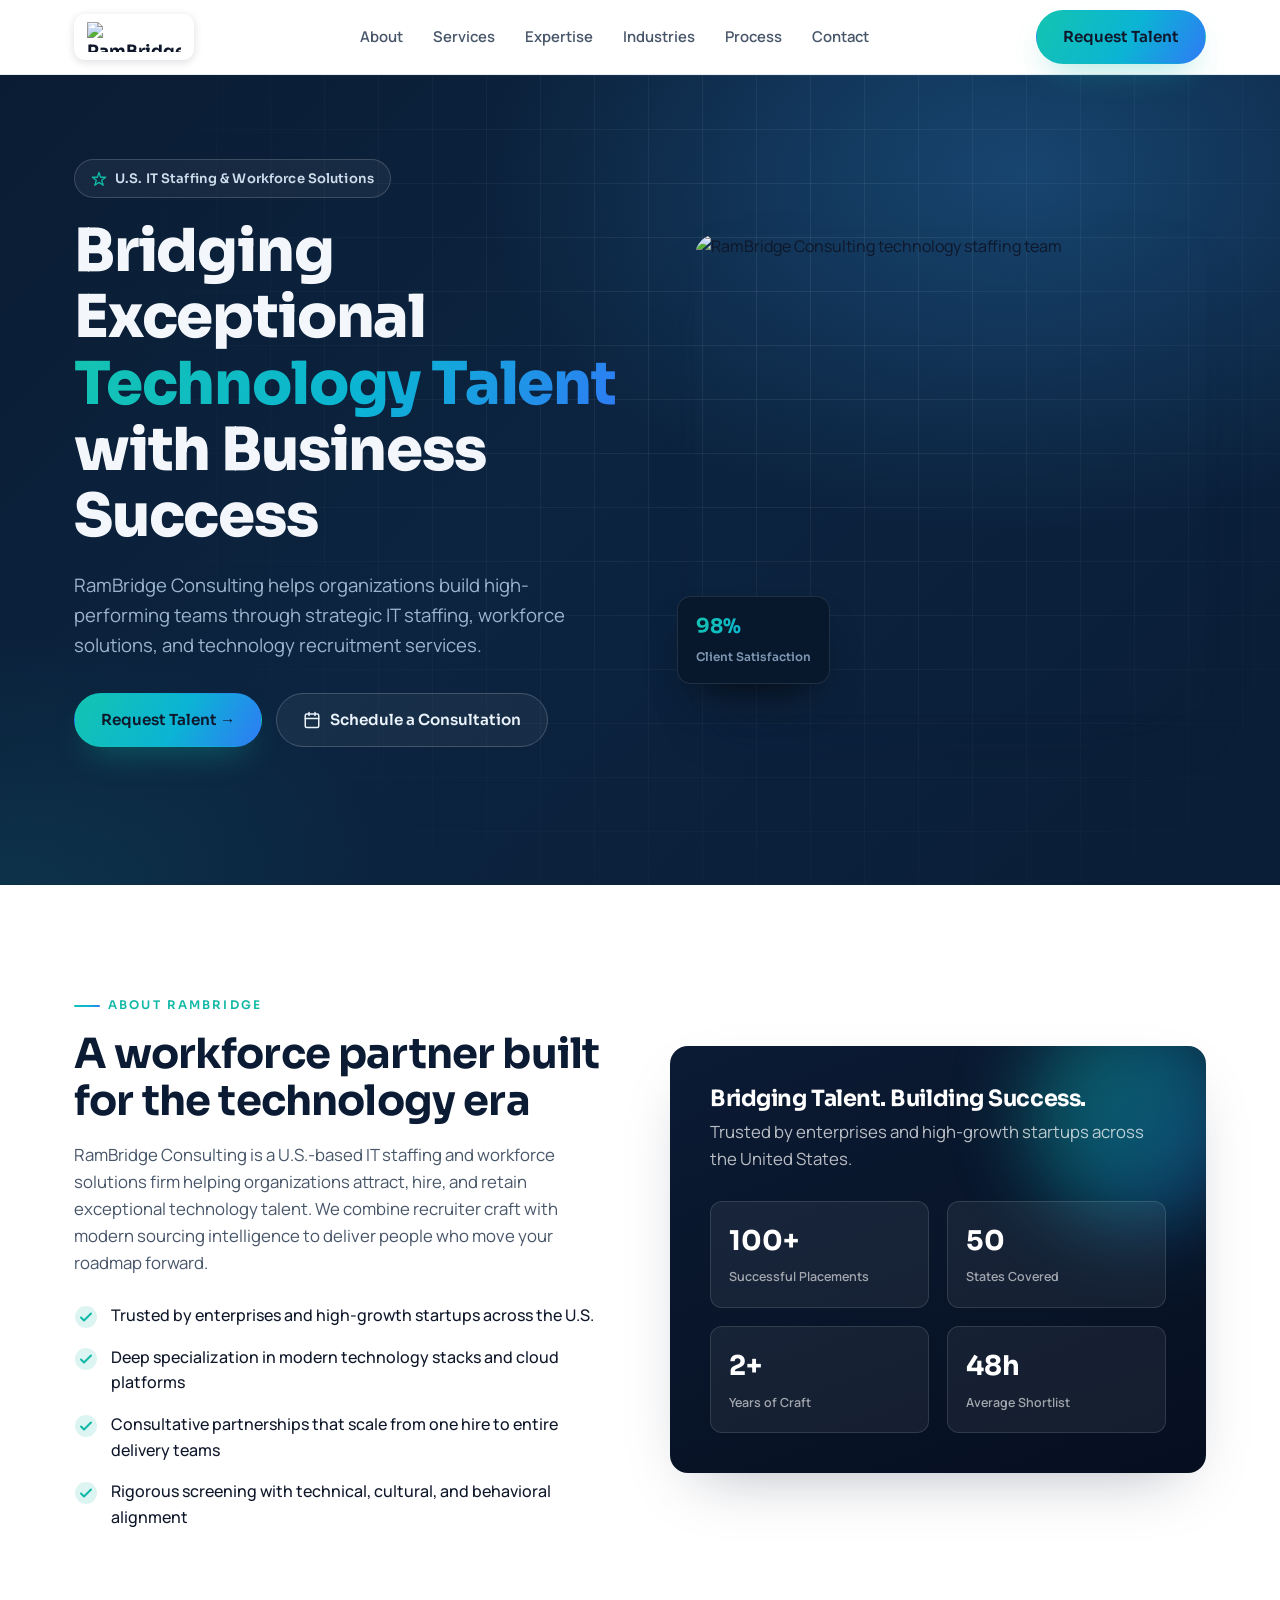
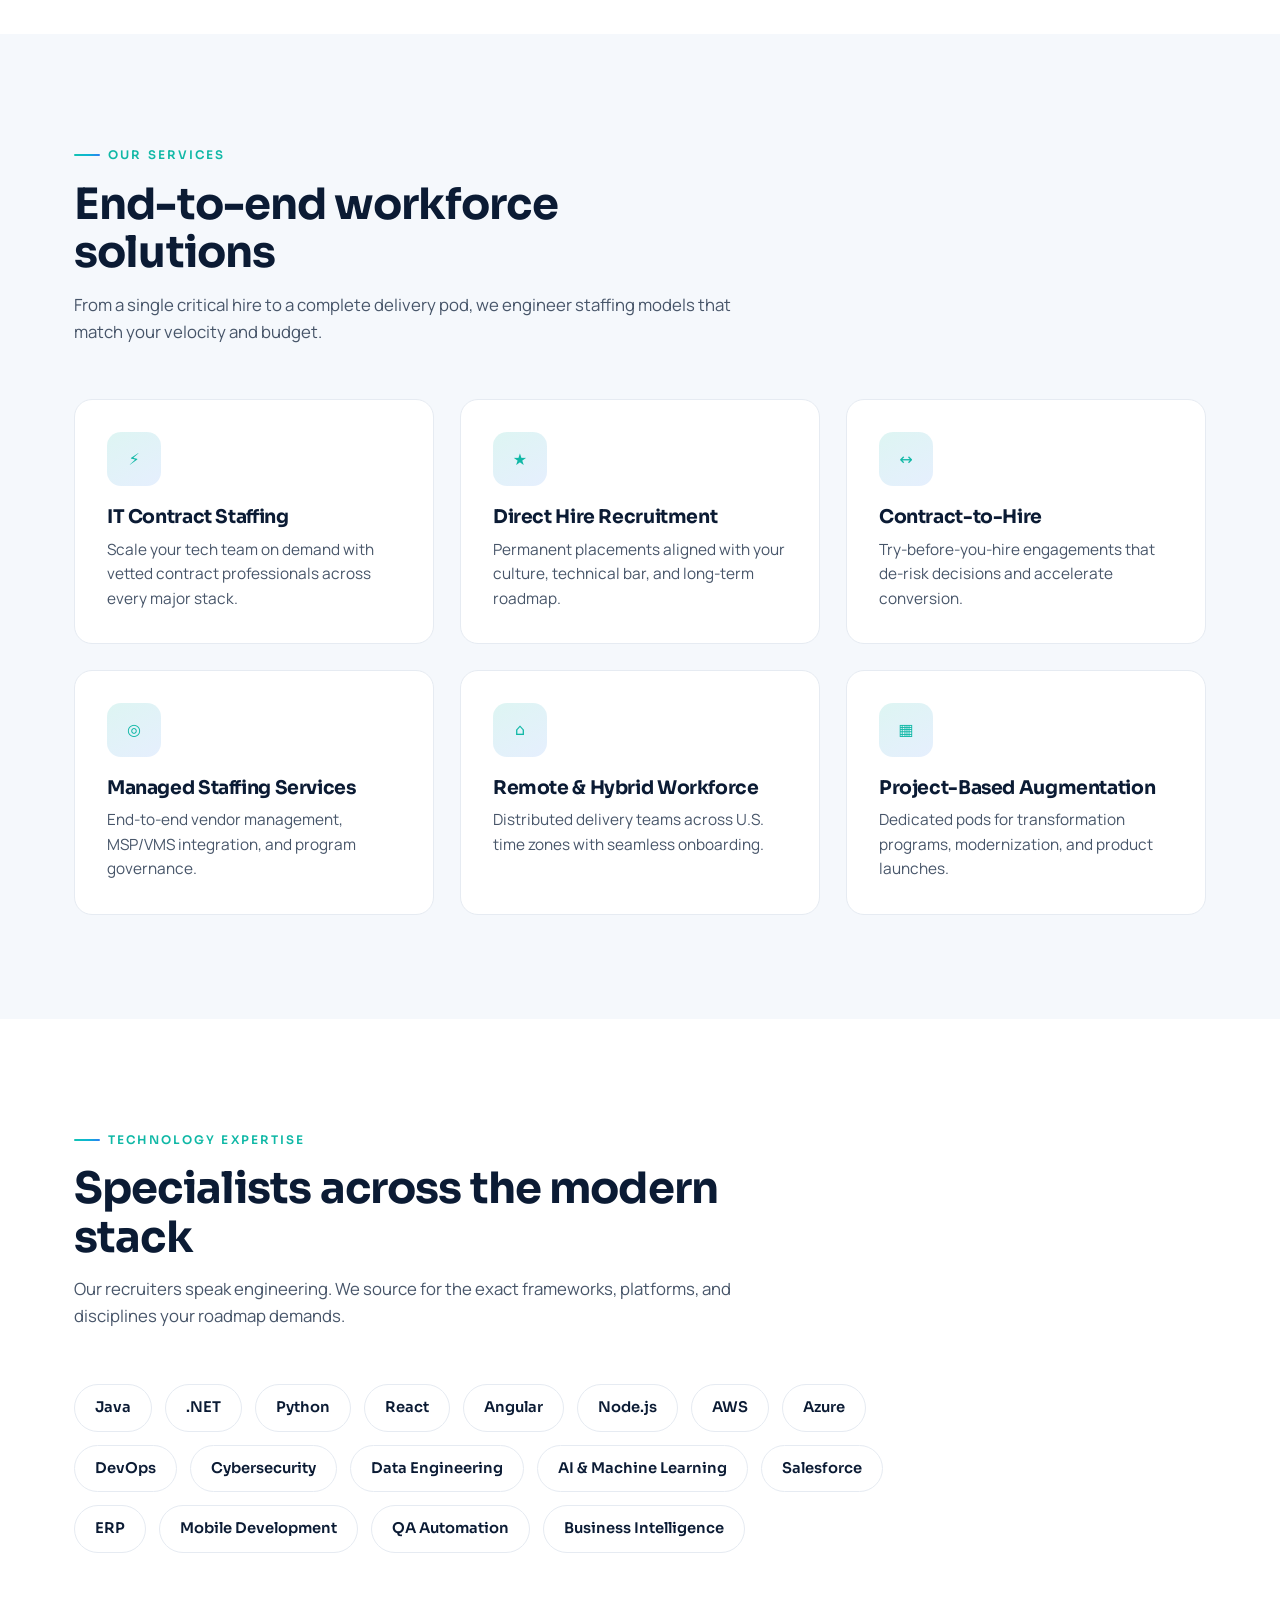
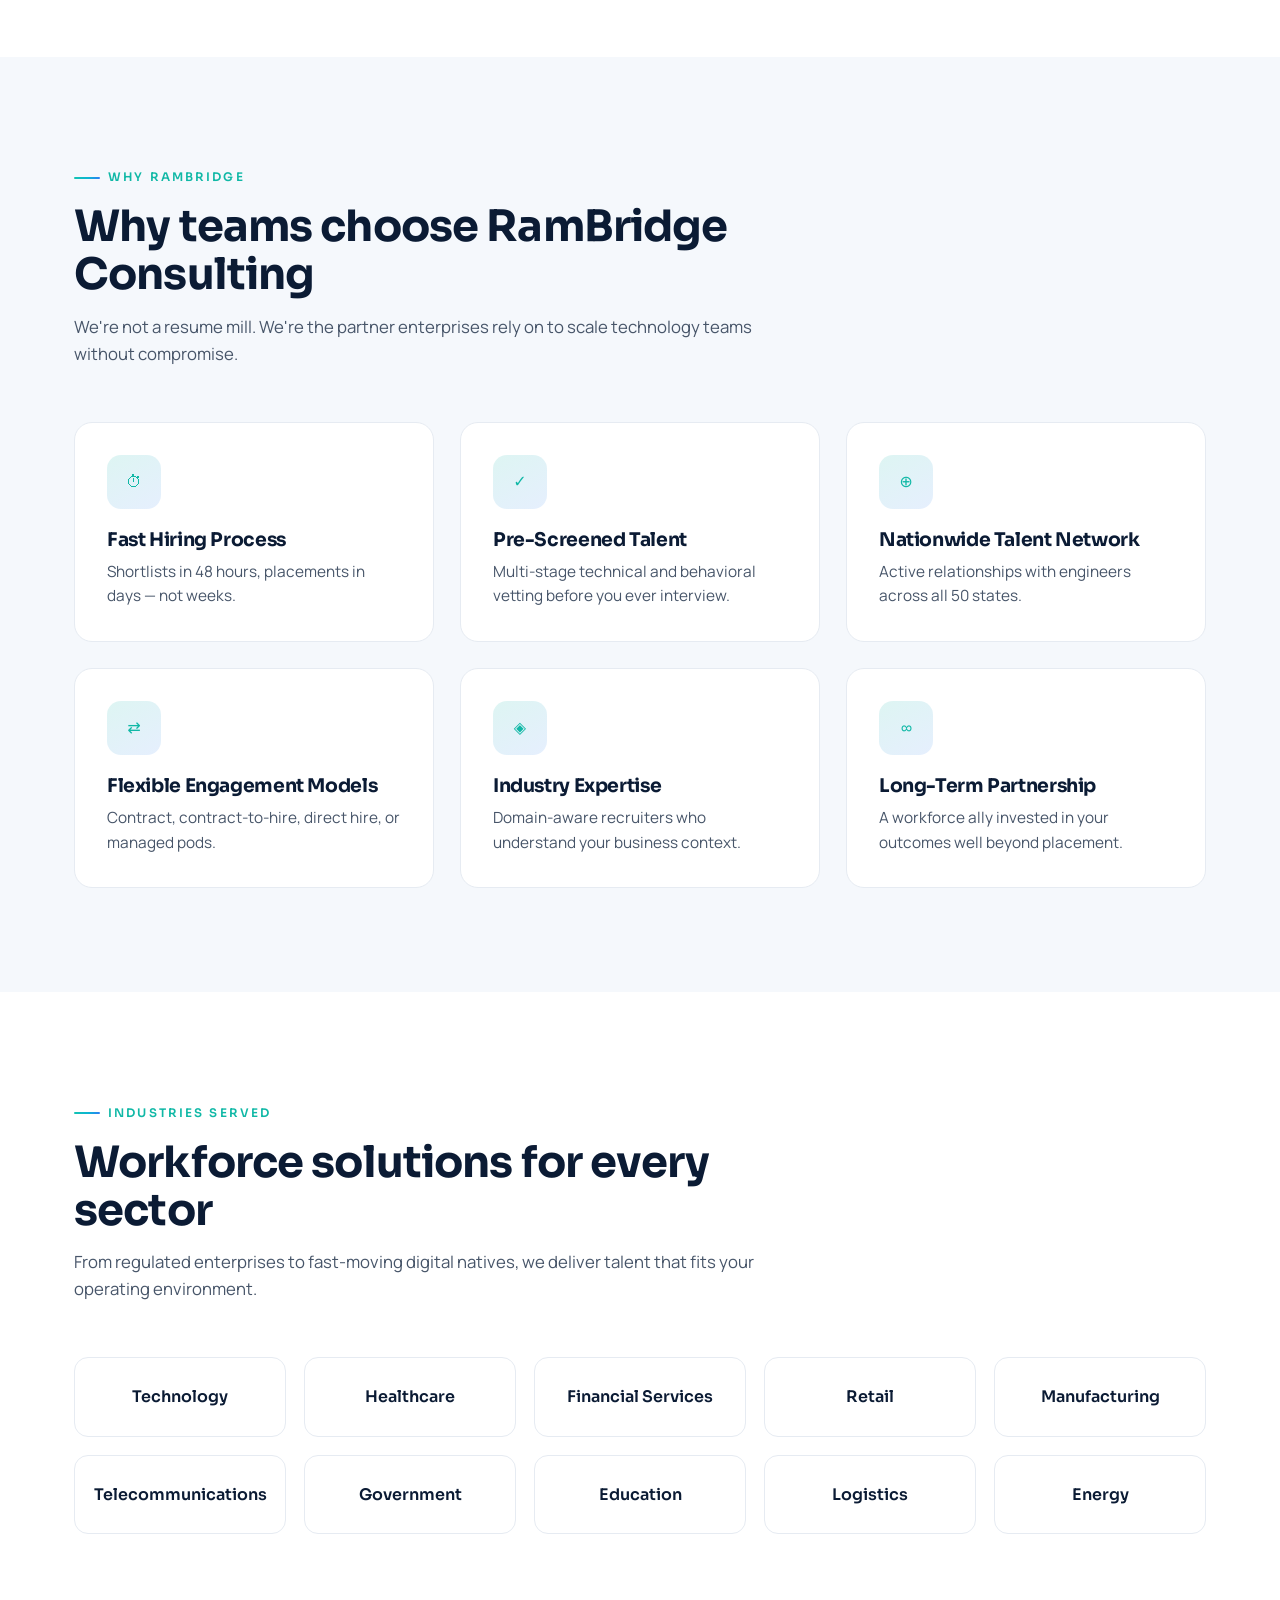
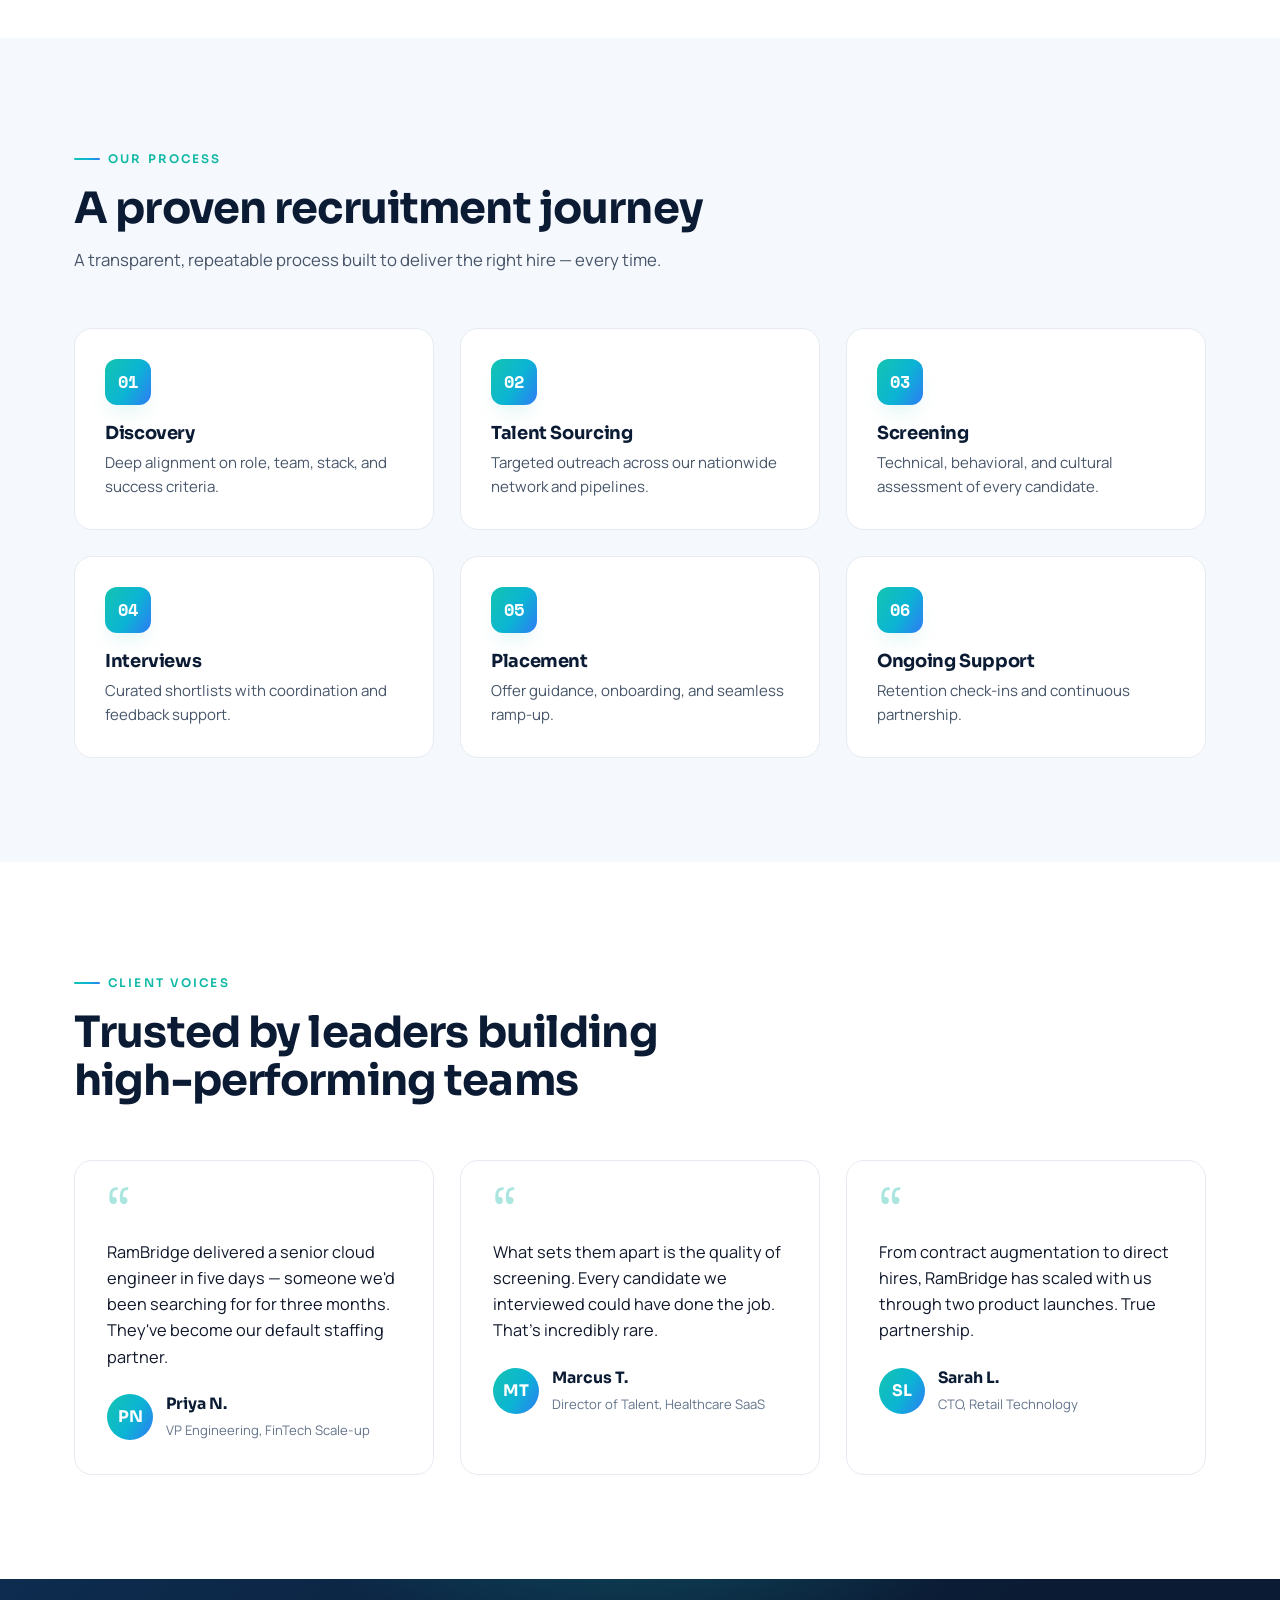
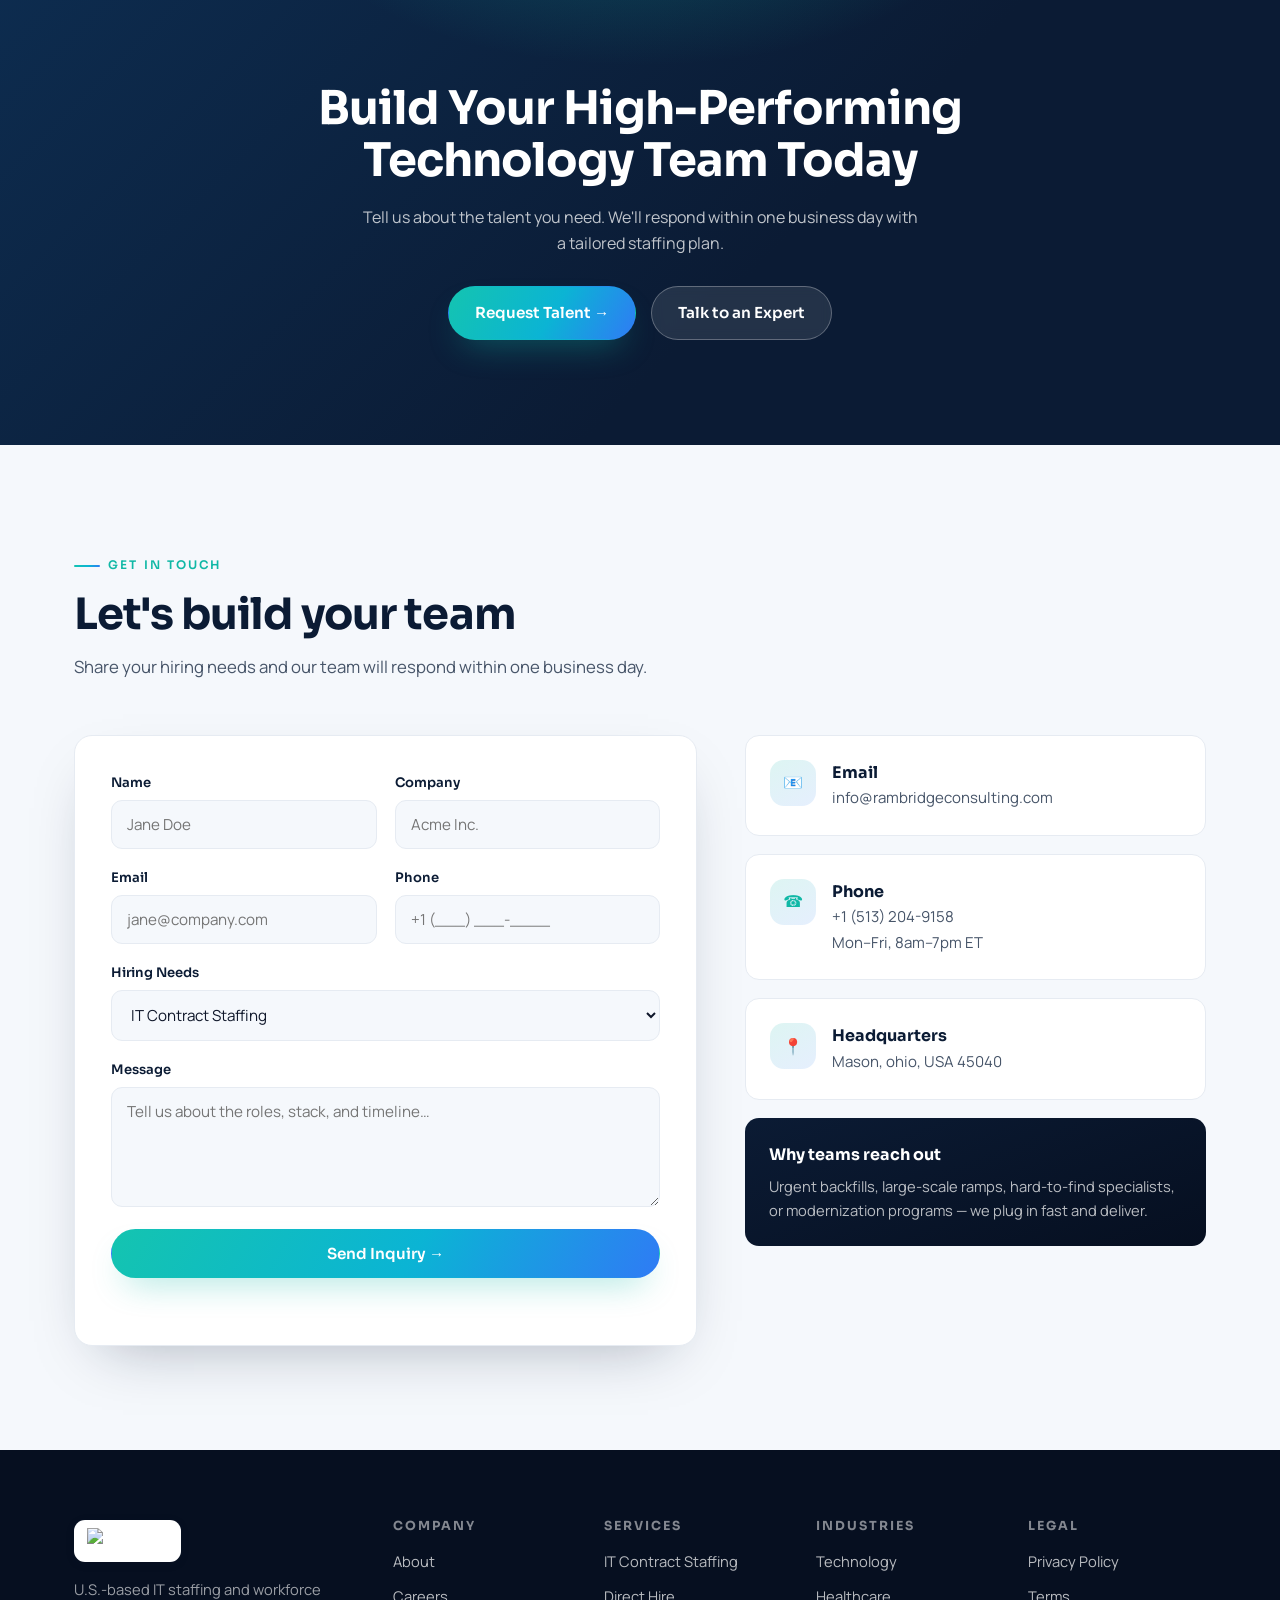
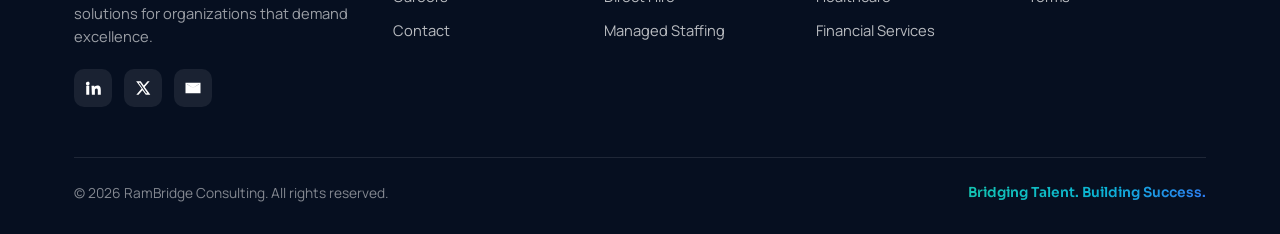
==== index.html @ 0052e67b "Update index.html" ====
<!DOCTYPE html>
<html lang="en">
<head>
<meta charset="UTF-8">
<meta name="viewport" content="width=device-width, initial-scale=1.0">
<title>RamBridge Consulting — IT Staffing &amp; Workforce Solutions</title>
<meta name="description" content="RamBridge Consulting helps organizations build high-performing teams through strategic IT staffing, workforce solutions, and technology recruitment.">

<!-- Fonts -->
<link rel="preconnect" href="https://fonts.googleapis.com">
<link rel="preconnect" href="https://fonts.gstatic.com" crossorigin>
<link href="https://fonts.googleapis.com/css2?family=Sora:wght@500;600;700;800&family=Manrope:wght@400;500;600;700&family=Space+Mono:wght@700&display=swap" rel="stylesheet">

<!-- Styles -->
<link rel="stylesheet" href="styles.css">

<!-- RamBridge logo image treatment: the real logo sits on a clean white "chip"
     so the navy "RAM" mark and the outer border stay legible on ANY header or
     footer background (the logo art itself is dark-on-transparent). -->
<style>
  .rb-logo-img{height:46px;width:auto;display:block;background:#fff;
    padding:8px 13px;border-radius:11px;box-shadow:0 2px 8px rgba(15,23,42,.14)}
  .rb-logo-img--foot{height:42px}
  @media(max-width:640px){.rb-logo-img{height:38px;padding:6px 10px;border-radius:9px}}
</style>
</head>
<body>

<div class="rb-site" id="top">

  <!-- ================= HEADER ================= -->
  <header class="rb-header">
    <div class="rb-wrap rb-nav">
      <a class="rb-logo" href="#top" aria-label="RamBridge Consulting — home">
        <img class="rb-logo-img" src="https://anilkumarravipati00-dev.github.io/rambridge-assets/images/rambridge-logo.png" alt="RamBridge Consulting" width="520" height="166">
      </a>
      <nav class="rb-menu" id="rbMenu">
        <a href="#about">About</a>
        <a href="#services">Services</a>
        <a href="#expertise">Expertise</a>
        <a href="#industries">Industries</a>
        <a href="#process">Process</a>
        <a href="#contact">Contact</a>
      </nav>
      <div class="rb-nav-cta">
        <a href="#contact" class="rb-btn rb-btn--primary">Request Talent</a>
        <button class="rb-burger" id="rbBurger" aria-label="Menu"><span></span><span></span><span></span></button>
      </div>
    </div>
  </header>

  <!-- ================= HERO (dark — matches image 2) ================= -->
  <section class="rb-hero">
    <div class="rb-wrap rb-hero-grid">
      <div class="rb-reveal">
        <span class="rb-eyebrow rb-eyebrow--pill">
          <svg viewBox="0 0 24 24" fill="none" stroke="currentColor" stroke-width="2" stroke-linecap="round" stroke-linejoin="round"><path d="M12 2l2.4 7.4H22l-6 4.6 2.3 7.4L12 17l-6.3 4.4L8 14 2 9.4h7.6z"/></svg>
          U.S. IT Staffing &amp; Workforce Solutions
        </span>
        <h1>Bridging Exceptional <span class="rb-grad-text">Technology Talent</span> with Business Success</h1>
        <p class="rb-lead">RamBridge Consulting helps organizations build high-performing teams through strategic IT staffing, workforce solutions, and technology recruitment services.</p>
        <div class="rb-hero-actions">
          <a href="#contact" class="rb-btn rb-btn--primary">Request Talent →</a>
          <a href="#contact" class="rb-btn rb-btn--ghost">
            <svg viewBox="0 0 24 24" fill="none" stroke="currentColor" stroke-width="2" stroke-linecap="round" stroke-linejoin="round"><rect x="3" y="4" width="18" height="18" rx="2"/><path d="M16 2v4M8 2v4M3 10h18"/></svg>
            Schedule a Consultation
          </a>
        </div>

      </div>
      <div class="rb-hero-media rb-reveal">
        <!-- REPLACE-HERO: swap this src with an image from your WordPress Media Library -->
        <img src="https://anilkumarravipati00-dev.github.io/rambridge-assets/images/heroimage.jpg" alt="RamBridge Consulting technology staffing team">
        <div class="rb-float rb-float--b"><b class="rb-grad-text">98%</b><span>Client Satisfaction</span></div>
      </div>
    </div>
  </section>

  <!-- ================= ABOUT ================= -->
  <section class="rb-section" id="about">
    <div class="rb-wrap rb-about-grid">
      <div class="rb-reveal">
        <span class="rb-eyebrow">About RamBridge</span>
        <h2 style="font-size:clamp(1.9rem,3.6vw,2.6rem);margin:16px 0 18px">A workforce partner built for the technology era</h2>
        <p>RamBridge Consulting is a U.S.-based IT staffing and workforce solutions firm helping organizations attract, hire, and retain exceptional technology talent. We combine recruiter craft with modern sourcing intelligence to deliver people who move your roadmap forward.</p>
        <ul class="rb-checks">
          <li><svg width="24" height="24" viewBox="0 0 24 24" fill="none"><circle cx="12" cy="12" r="11" fill="rgba(16,184,166,.14)"/><path d="M7 12.5l3 3 7-7" stroke="#10b8a6" stroke-width="2" stroke-linecap="round" stroke-linejoin="round"/></svg>Trusted by enterprises and high-growth startups across the U.S.</li>
          <li><svg width="24" height="24" viewBox="0 0 24 24" fill="none"><circle cx="12" cy="12" r="11" fill="rgba(16,184,166,.14)"/><path d="M7 12.5l3 3 7-7" stroke="#10b8a6" stroke-width="2" stroke-linecap="round" stroke-linejoin="round"/></svg>Deep specialization in modern technology stacks and cloud platforms</li>
          <li><svg width="24" height="24" viewBox="0 0 24 24" fill="none"><circle cx="12" cy="12" r="11" fill="rgba(16,184,166,.14)"/><path d="M7 12.5l3 3 7-7" stroke="#10b8a6" stroke-width="2" stroke-linecap="round" stroke-linejoin="round"/></svg>Consultative partnerships that scale from one hire to entire delivery teams</li>
          <li><svg width="24" height="24" viewBox="0 0 24 24" fill="none"><circle cx="12" cy="12" r="11" fill="rgba(16,184,166,.14)"/><path d="M7 12.5l3 3 7-7" stroke="#10b8a6" stroke-width="2" stroke-linecap="round" stroke-linejoin="round"/></svg>Rigorous screening with technical, cultural, and behavioral alignment</li>
        </ul>
      </div>
      <div class="rb-about-art rb-reveal">
        <h3>Bridging Talent. Building Success.</h3>
        <p>Trusted by enterprises and high-growth startups across the United States.</p>
        <div class="rb-mini">
          <div><b>100+</b><span>Successful Placements</span></div>
          <div><b>50</b><span>States Covered</span></div>
          <div><b>2+</b><span>Years of Craft</span></div>
          <div><b>48h</b><span>Average Shortlist</span></div>
        </div>
      </div>
    </div>
  </section>

  <!-- ================= SERVICES ================= -->
  <section class="rb-section rb-section--alt" id="services">
    <div class="rb-wrap">
      <div class="rb-head rb-reveal">
        <span class="rb-eyebrow">Our Services</span>
        <h2>End-to-end workforce solutions</h2>
        <p>From a single critical hire to a complete delivery pod, we engineer staffing models that match your velocity and budget.</p>
      </div>
      <div class="rb-grid-3">
        <div class="rb-card rb-reveal"><div class="rb-card-ico">⚡</div><h3>IT Contract Staffing</h3><p>Scale your tech team on demand with vetted contract professionals across every major stack.</p></div>
        <div class="rb-card rb-reveal"><div class="rb-card-ico">★</div><h3>Direct Hire Recruitment</h3><p>Permanent placements aligned with your culture, technical bar, and long-term roadmap.</p></div>
        <div class="rb-card rb-reveal"><div class="rb-card-ico">↔</div><h3>Contract-to-Hire</h3><p>Try-before-you-hire engagements that de-risk decisions and accelerate conversion.</p></div>
        <div class="rb-card rb-reveal"><div class="rb-card-ico">◎</div><h3>Managed Staffing Services</h3><p>End-to-end vendor management, MSP/VMS integration, and program governance.</p></div>
        <div class="rb-card rb-reveal"><div class="rb-card-ico">⌂</div><h3>Remote &amp; Hybrid Workforce</h3><p>Distributed delivery teams across U.S. time zones with seamless onboarding.</p></div>
        <div class="rb-card rb-reveal"><div class="rb-card-ico">▦</div><h3>Project-Based Augmentation</h3><p>Dedicated pods for transformation programs, modernization, and product launches.</p></div>
      </div>
    </div>
  </section>

  <!-- ================= EXPERTISE ================= -->
  <section class="rb-section" id="expertise">
    <div class="rb-wrap">
      <div class="rb-head rb-reveal">
        <span class="rb-eyebrow">Technology Expertise</span>
        <h2>Specialists across the modern stack</h2>
        <p>Our recruiters speak engineering. We source for the exact frameworks, platforms, and disciplines your roadmap demands.</p>
      </div>
      <div class="rb-tags rb-reveal">
        <span>Java</span><span>.NET</span><span>Python</span><span>React</span><span>Angular</span><span>Node.js</span>
        <span>AWS</span><span>Azure</span><span>DevOps</span><span>Cybersecurity</span><span>Data Engineering</span>
        <span>AI &amp; Machine Learning</span><span>Salesforce</span><span>ERP</span><span>Mobile Development</span>
        <span>QA Automation</span><span>Business Intelligence</span>
      </div>
    </div>
  </section>

  <!-- ================= WHY US ================= -->
  <section class="rb-section rb-section--alt">
    <div class="rb-wrap">
      <div class="rb-head rb-reveal">
        <span class="rb-eyebrow">Why RamBridge</span>
        <h2>Why teams choose RamBridge Consulting</h2>
        <p>We're not a resume mill. We're the partner enterprises rely on to scale technology teams without compromise.</p>
      </div>
      <div class="rb-grid-3">
        <div class="rb-card rb-reveal"><div class="rb-card-ico">⏱</div><h3>Fast Hiring Process</h3><p>Shortlists in 48 hours, placements in days — not weeks.</p></div>
        <div class="rb-card rb-reveal"><div class="rb-card-ico">✓</div><h3>Pre-Screened Talent</h3><p>Multi-stage technical and behavioral vetting before you ever interview.</p></div>
        <div class="rb-card rb-reveal"><div class="rb-card-ico">⊕</div><h3>Nationwide Talent Network</h3><p>Active relationships with engineers across all 50 states.</p></div>
        <div class="rb-card rb-reveal"><div class="rb-card-ico">⇄</div><h3>Flexible Engagement Models</h3><p>Contract, contract-to-hire, direct hire, or managed pods.</p></div>
        <div class="rb-card rb-reveal"><div class="rb-card-ico">◈</div><h3>Industry Expertise</h3><p>Domain-aware recruiters who understand your business context.</p></div>
        <div class="rb-card rb-reveal"><div class="rb-card-ico">∞</div><h3>Long-Term Partnership</h3><p>A workforce ally invested in your outcomes well beyond placement.</p></div>
      </div>
    </div>
  </section>

  <!-- ================= INDUSTRIES ================= -->
  <section class="rb-section" id="industries">
    <div class="rb-wrap">
      <div class="rb-head rb-reveal">
        <span class="rb-eyebrow">Industries Served</span>
        <h2>Workforce solutions for every sector</h2>
        <p>From regulated enterprises to fast-moving digital natives, we deliver talent that fits your operating environment.</p>
      </div>
      <div class="rb-ind rb-reveal">
        <div>Technology</div><div>Healthcare</div><div>Financial Services</div><div>Retail</div><div>Manufacturing</div>
        <div>Telecommunications</div><div>Government</div><div>Education</div><div>Logistics</div><div>Energy</div>
      </div>
    </div>
  </section>

  <!-- ================= PROCESS ================= -->
  <section class="rb-section rb-section--alt" id="process">
    <div class="rb-wrap">
      <div class="rb-head rb-reveal">
        <span class="rb-eyebrow">Our Process</span>
        <h2>A proven recruitment journey</h2>
        <p>A transparent, repeatable process built to deliver the right hire — every time.</p>
      </div>
      <div class="rb-steps">
        <div class="rb-step rb-reveal"><b>01</b><h3>Discovery</h3><p>Deep alignment on role, team, stack, and success criteria.</p></div>
        <div class="rb-step rb-reveal"><b>02</b><h3>Talent Sourcing</h3><p>Targeted outreach across our nationwide network and pipelines.</p></div>
        <div class="rb-step rb-reveal"><b>03</b><h3>Screening</h3><p>Technical, behavioral, and cultural assessment of every candidate.</p></div>
        <div class="rb-step rb-reveal"><b>04</b><h3>Interviews</h3><p>Curated shortlists with coordination and feedback support.</p></div>
        <div class="rb-step rb-reveal"><b>05</b><h3>Placement</h3><p>Offer guidance, onboarding, and seamless ramp-up.</p></div>
        <div class="rb-step rb-reveal"><b>06</b><h3>Ongoing Support</h3><p>Retention check-ins and continuous partnership.</p></div>
      </div>
    </div>
  </section>

  <!-- ================= TESTIMONIALS ================= -->
  <section class="rb-section">
    <div class="rb-wrap">
      <div class="rb-head rb-reveal">
        <span class="rb-eyebrow">Client Voices</span>
        <h2>Trusted by leaders building high-performing teams</h2>
      </div>
      <div class="rb-quotes">
        <div class="rb-quote rb-reveal"><div class="rb-mark2">&ldquo;</div><p>RamBridge delivered a senior cloud engineer in five days — someone we'd been searching for for three months. They've become our default staffing partner.</p><div class="rb-author"><div class="rb-av">PN</div><div><b>Priya N.</b><span>VP Engineering, FinTech Scale-up</span></div></div></div>
        <div class="rb-quote rb-reveal"><div class="rb-mark2">&ldquo;</div><p>What sets them apart is the quality of screening. Every candidate we interviewed could have done the job. That's incredibly rare.</p><div class="rb-author"><div class="rb-av">MT</div><div><b>Marcus T.</b><span>Director of Talent, Healthcare SaaS</span></div></div></div>
        <div class="rb-quote rb-reveal"><div class="rb-mark2">&ldquo;</div><p>From contract augmentation to direct hires, RamBridge has scaled with us through two product launches. True partnership.</p><div class="rb-author"><div class="rb-av">SL</div><div><b>Sarah L.</b><span>CTO, Retail Technology</span></div></div></div>
      </div>
    </div>
  </section>

  <!-- ================= CTA ================= -->
  <section class="rb-section rb-cta">
    <div class="rb-wrap">
      <h2 class="rb-reveal">Build Your High-Performing Technology Team Today</h2>
      <p class="rb-reveal">Tell us about the talent you need. We'll respond within one business day with a tailored staffing plan.</p>
      <div class="rb-hero-actions rb-reveal">
        <a href="#contact" class="rb-btn rb-btn--primary">Request Talent →</a>
        <a href="#contact" class="rb-btn rb-btn--light">Talk to an Expert</a>
      </div>
    </div>
  </section>

  <!-- ================= CONTACT ================= -->
  <section class="rb-section rb-section--alt" id="contact">
    <div class="rb-wrap">
      <div class="rb-head rb-reveal">
        <span class="rb-eyebrow">Get In Touch</span>
        <h2>Let's build your team</h2>
        <p>Share your hiring needs and our team will respond within one business day.</p>
      </div>
      <div class="rb-contact-grid">
        <!--
          FORM WIRING: This is styled markup only. To make it send:
          • Set action="https://your-handler" method="post" and handle server-side, or
          • In WordPress, paste a Contact Form 7 / WPForms / Fluent Forms shortcode here.
        -->
        <form class="rb-form rb-reveal" id="rbForm" action="https://api.web3forms.com/submit" method="post">
          <!-- WEB3FORMS: replace the value below with the Access Key emailed to you
               from https://web3forms.com (it is safe to be public). -->
          <input type="hidden" name="access_key" value="8182a1a7-978c-4a3f-9623-08c82b106485">
          <input type="hidden" name="subject" value="New inquiry from RamBridge website">
          <input type="hidden" name="from_name" value="RamBridge Consulting Website">
          <!-- Honeypot: hidden from humans; if a bot fills it, Web3Forms rejects the submission. -->
          <input type="checkbox" name="botcheck" tabindex="-1" autocomplete="off" aria-hidden="true" style="display:none">
          <div class="rb-fields">
            <div class="rb-field"><label>Name</label><input type="text" name="name" placeholder="Jane Doe" required></div>
            <div class="rb-field"><label>Company</label><input type="text" name="company" placeholder="Acme Inc."></div>
            <div class="rb-field"><label>Email</label><input type="email" name="email" placeholder="jane@company.com" required></div>
            <div class="rb-field"><label>Phone</label><input type="tel" name="phone" placeholder="+1 (___) ___-____"></div>
            <div class="rb-field rb-full"><label>Hiring Needs</label>
              <select name="needs">
                <option>IT Contract Staffing</option><option>Direct Hire Recruitment</option>
                <option>Contract-to-Hire</option><option>Managed Staffing Services</option>
                <option>Remote &amp; Hybrid Workforce</option><option>Project-Based Augmentation</option>
              </select>
            </div>
            <div class="rb-field rb-full"><label>Message</label><textarea name="message" placeholder="Tell us about the roles, stack, and timeline…"></textarea></div>
          </div>
          <button type="submit" class="rb-btn rb-btn--primary">Send Inquiry →</button>
          <p class="rb-form-status" id="rbFormStatus" role="status" aria-live="polite"></p>
        </form>
        <div class="rb-info rb-reveal">
          <div class="rb-info-card"><div class="rb-card-ico">&#128231;</div><div><b>Email</b><a href="mailto:info@rambridgeconsulting.com">info@rambridgeconsulting.com</a></div></div>
          <div class="rb-info-card"><div class="rb-card-ico">&#9742;</div><div><b>Phone</b><a href="tel:+15132049158">+1 (513) 204-9158</a><br><span>Mon–Fri, 8am–7pm ET</span></div></div>
          <div class="rb-info-card"><div class="rb-card-ico">&#128205;</div><div><b>Headquarters</b><span>Mason, ohio, USA 45040</span></div></div>
          <div class="rb-info-note"><b>Why teams reach out</b><p>Urgent backfills, large-scale ramps, hard-to-find specialists, or modernization programs — we plug in fast and deliver.</p></div>
        </div>
      </div>
    </div>
  </section>

  <!-- ================= FOOTER ================= -->
  <footer class="rb-footer">
    <div class="rb-wrap">
      <div class="rb-foot-grid">
        <div class="rb-foot-brand">
          <a class="rb-logo" href="#top" aria-label="RamBridge Consulting — home"><img class="rb-logo-img rb-logo-img--foot" src="https://anilkumarravipati00-dev.github.io/rambridge-assets/images/rambridge-logo.png" alt="RamBridge Consulting" width="520" height="166"></a>
          <p>U.S.-based IT staffing and workforce solutions for organizations that demand excellence.</p>
          <div class="rb-foot-soc">
            <a href="#" aria-label="LinkedIn"><svg width="18" height="18" viewBox="0 0 24 24" fill="#fff"><path d="M4.98 3.5A2.5 2.5 0 1 0 5 8.5a2.5 2.5 0 0 0-.02-5zM3 9h4v12H3zM10 9h3.8v1.7h.05c.53-1 1.83-2.06 3.77-2.06 4.03 0 4.78 2.65 4.78 6.1V21h-4v-5.4c0-1.29-.02-2.95-1.8-2.95-1.8 0-2.08 1.4-2.08 2.85V21h-4z"/></svg></a>
            <a href="#" aria-label="X"><svg width="16" height="16" viewBox="0 0 24 24" fill="#fff"><path d="M18.9 2H22l-7.5 8.6L23 22h-6.8l-5-6.6L5.3 22H2l8-9.1L1.7 2h6.9l4.6 6.1zm-2.4 18h1.9L7.5 4H5.5z"/></svg></a>
            <a href="mailto:info@rambridgeconsulting.com" aria-label="Email"><svg width="18" height="18" viewBox="0 0 24 24" fill="#fff"><path d="M2 5h20v14H2zm10 7L4 6.5V7l8 5 8-5v-.5z"/></svg></a>
          </div>
        </div>
        <div class="rb-foot-col"><h4>Company</h4><a href="#about">About</a><a href="#contact">Careers</a><a href="#contact">Contact</a></div>
        <div class="rb-foot-col"><h4>Services</h4><a href="#services">IT Contract Staffing</a><a href="#services">Direct Hire</a><a href="#services">Managed Staffing</a></div>
        <div class="rb-foot-col"><h4>Industries</h4><a href="#industries">Technology</a><a href="#industries">Healthcare</a><a href="#industries">Financial Services</a></div>
        <div class="rb-foot-col"><h4>Legal</h4><a href="#">Privacy Policy</a><a href="#">Terms</a></div>
      </div>
      <div class="rb-foot-bottom">
        <span>© 2026 RamBridge Consulting. All rights reserved.</span>
        <span class="rb-grad-text">Bridging Talent. Building Success.</span>
      </div>
    </div>
  </footer>

</div>

<!-- Scripts -->
<script src="script.js"></script>
</body>
</html>
---- styles.css ----
.rb-site{
  --navy:#0b1b34; --navy-deep:#060f20; --ink:#0f172a;
  --slate:#475569; --mute:#64748b; --line:#e6ebf2;
  --bg:#ffffff; --bg-alt:#f5f8fc;
  --teal:#10b8a6; --cyan:#0bb4d4; --glow:rgba(16,184,166,.45);
  --grad:linear-gradient(120deg,#14c4b0,#0bb4d4 55%,#2f7bf5);
  --radius:18px; --shadow:0 24px 60px -28px rgba(11,27,52,.35);
  --maxw:1180px;

  font-family:'Manrope',system-ui,sans-serif;
  color:var(--ink); line-height:1.6; background:var(--bg);
  -webkit-font-smoothing:antialiased; scroll-behavior:smooth;
}
.rb-site *,.rb-site *::before,.rb-site *::after{box-sizing:border-box;margin:0;padding:0}
.rb-site h1,.rb-site h2,.rb-site h3,.rb-site h4{font-family:'Sora',sans-serif;line-height:1.12;letter-spacing:-.02em;color:var(--navy)}
.rb-site a{color:inherit;text-decoration:none}
.rb-site img{max-width:100%;display:block}
.rb-site ::selection{background:var(--teal);color:#fff}

.rb-wrap{max-width:var(--maxw);margin:0 auto;padding:0 24px}
.rb-eyebrow{display:inline-flex;align-items:center;gap:8px;font-family:'Sora';font-weight:600;
  font-size:.74rem;letter-spacing:.18em;text-transform:uppercase;color:var(--teal)}
.rb-eyebrow::before{content:"";width:26px;height:2px;background:var(--grad);border-radius:2px}
.rb-grad-text{background:var(--grad);-webkit-background-clip:text;background-clip:text;-webkit-text-fill-color:transparent}
.rb-section{padding:104px 0}
.rb-section--alt{background:var(--bg-alt)}
.rb-head{max-width:680px;margin-bottom:54px}
.rb-head h2{font-size:clamp(1.9rem,3.6vw,2.7rem);margin:16px 0 14px}
.rb-head p{color:var(--slate);font-size:1.05rem}

/* button */
.rb-btn{display:inline-flex;align-items:center;gap:9px;font-family:'Sora';font-weight:600;font-size:.95rem;
  padding:14px 26px;border-radius:999px;cursor:pointer;border:1px solid transparent;transition:.25s ease;will-change:transform}
.rb-btn--primary{background:var(--grad);color:#fff;box-shadow:0 16px 34px -14px var(--glow)}
.rb-btn--primary:hover{transform:translateY(-3px);box-shadow:0 22px 44px -14px var(--glow)}
.rb-btn--ghost{background:transparent;color:var(--navy);border-color:var(--line)}
.rb-btn--ghost:hover{border-color:var(--teal);color:var(--teal);transform:translateY(-3px)}
.rb-btn--light{background:rgba(255,255,255,.1);color:#fff;border-color:rgba(255,255,255,.28);backdrop-filter:blur(6px)}
.rb-btn--light:hover{background:rgba(255,255,255,.18);transform:translateY(-3px)}

/* ============================ HEADER ============================ */
.rb-header{position:sticky;top:0;z-index:60;
  background:rgba(255,255,255,.82);
  backdrop-filter:saturate(160%) blur(14px);border-bottom:1px solid var(--line)}
.rb-nav{display:flex;align-items:center;justify-content:space-between;height:74px}
.rb-logo{display:flex;align-items:center;gap:11px;font-family:'Sora';font-weight:700;color:var(--navy);font-size:1.06rem}
.rb-logo .rb-mark{width:38px;height:38px;border-radius:11px;background:var(--grad);display:grid;place-items:center;
  color:#fff;font-weight:800;box-shadow:0 10px 22px -10px var(--glow)}
.rb-logo small{display:block;font-family:'Manrope';font-weight:600;font-size:.62rem;letter-spacing:.22em;
  text-transform:uppercase;color:var(--mute);margin-top:1px}
.rb-menu{display:flex;align-items:center;gap:30px}
.rb-menu a{font-weight:600;font-size:.93rem;color:var(--slate);position:relative;padding:4px 0}
.rb-menu a::after{content:"";position:absolute;left:0;bottom:-2px;width:0;height:2px;background:var(--grad);transition:width .25s}
.rb-menu a:hover{color:var(--navy)}.rb-menu a:hover::after{width:100%}
.rb-nav-cta{display:flex;align-items:center;gap:14px}
.rb-burger{display:none;flex-direction:column;gap:5px;background:none;border:0;cursor:pointer;padding:8px}
.rb-burger span{width:24px;height:2px;background:var(--navy);border-radius:2px;transition:.3s}

/* ============================ HERO ============================ */
.rb-hero{position:relative;overflow:hidden;background:
  radial-gradient(1100px 560px at 100% 0%,rgba(16,184,166,.14),transparent 55%),
  radial-gradient(900px 520px at 0% 100%,rgba(47,123,245,.08),transparent 55%),
  linear-gradient(135deg,#FAFBFF,#F2FAFD)}
.rb-hero::before{content:"";position:absolute;inset:0;opacity:.5;
  background-image:radial-gradient(rgba(15,23,42,.04) 1px,transparent 1px);background-size:22px 22px;pointer-events:none}
.rb-hero-grid{position:relative;display:grid;grid-template-columns:1.05fr .95fr;gap:56px;align-items:center;
  padding-top:84px;padding-bottom:96px}
.rb-hero h1{font-size:clamp(2.3rem,5vw,3.7rem);font-weight:800;margin:20px 0 22px}
.rb-hero p.rb-lead{font-size:1.16rem;color:var(--slate);max-width:520px;margin-bottom:32px}
.rb-hero-actions{display:flex;flex-wrap:wrap;gap:14px;margin-bottom:42px}
.rb-hero-stats{display:flex;gap:34px;flex-wrap:wrap}
.rb-hero-stats div{position:relative;padding-left:16px}
.rb-hero-stats div::before{content:"";position:absolute;left:0;top:4px;bottom:4px;width:3px;background:var(--grad);border-radius:3px}
.rb-hero-stats b{font-family:'Sora';font-size:1.5rem;display:block;color:var(--navy)}
.rb-hero-stats span{font-size:.82rem;color:var(--mute);font-weight:600}

.rb-hero-media{position:relative}
.rb-hero-media img{border-radius:22px;box-shadow:var(--shadow);width:100%;height:480px;object-fit:cover}
.rb-hero-media::after{content:"";position:absolute;inset:auto -18px -18px auto;width:60%;height:60%;
  border-radius:22px;background:var(--grad);filter:blur(46px);opacity:.28;z-index:-1}
.rb-float{position:absolute;background:#fff;border:1px solid var(--line);border-radius:14px;padding:14px 18px;
  box-shadow:0 18px 40px -22px rgba(11,27,52,.4);font-family:'Sora'}
.rb-float--a{top:24px;left:-22px}
.rb-float--b{bottom:30px;right:-18px}
.rb-float b{display:block;font-size:1.25rem;color:var(--navy)}
.rb-float span{font-size:.74rem;color:var(--mute);font-weight:600}

/* ============================ ABOUT ============================ */
.rb-about-grid{display:grid;grid-template-columns:1fr 1fr;gap:60px;align-items:center}
.rb-about-grid p{color:var(--slate);font-size:1.05rem;margin-bottom:26px}
.rb-checks{display:grid;gap:16px}
.rb-checks li{list-style:none;display:flex;gap:13px;align-items:flex-start;font-weight:500;color:var(--ink)}
.rb-checks svg{flex:0 0 24px;margin-top:2px}
.rb-about-art{position:relative;border-radius:var(--radius);padding:40px;background:
  linear-gradient(160deg,var(--navy),var(--navy-deep));color:#fff;overflow:hidden;box-shadow:var(--shadow)}
.rb-about-art::before{content:"";position:absolute;top:-40px;right:-40px;width:220px;height:220px;border-radius:50%;
  background:var(--grad);filter:blur(40px);opacity:.4}
.rb-about-art h3{color:#fff;font-size:1.4rem;margin-bottom:8px;position:relative}
.rb-about-art p{color:rgba(255,255,255,.72);margin-bottom:28px;position:relative}
.rb-mini{display:grid;grid-template-columns:1fr 1fr;gap:18px;position:relative}
.rb-mini div{background:rgba(255,255,255,.06);border:1px solid rgba(255,255,255,.12);border-radius:12px;padding:18px}
.rb-mini b{font-family:'Sora';font-size:1.7rem;display:block;color:#fff}
.rb-mini span{font-size:.78rem;color:rgba(255,255,255,.6);font-weight:600}

/* ============================ CARD GRIDS ============================ */
.rb-grid-3{display:grid;grid-template-columns:repeat(3,1fr);gap:26px}
.rb-card{background:var(--bg);border:1px solid var(--line);border-radius:var(--radius);padding:32px;transition:.3s;position:relative;overflow:hidden}
.rb-section--alt .rb-card{background:#fff}
.rb-card::before{content:"";position:absolute;left:0;top:0;height:3px;width:0;background:var(--grad);transition:width .35s}
.rb-card:hover{transform:translateY(-6px);box-shadow:var(--shadow);border-color:transparent}
.rb-card:hover::before{width:100%}
.rb-card-ico{width:54px;height:54px;border-radius:14px;display:grid;place-items:center;margin-bottom:20px;
  background:linear-gradient(150deg,rgba(16,184,166,.14),rgba(47,123,245,.12));color:var(--teal)}
.rb-card h3{font-size:1.18rem;margin-bottom:10px}
.rb-card p{color:var(--slate);font-size:.96rem}

/* ============================ EXPERTISE ============================ */
.rb-tags{display:flex;flex-wrap:wrap;gap:13px;max-width:880px}
.rb-tags span{font-family:'Sora';font-weight:600;font-size:.92rem;padding:11px 20px;border-radius:999px;
  background:#fff;border:1px solid var(--line);color:var(--navy);transition:.25s;cursor:default}
.rb-tags span:hover{background:var(--navy);color:#fff;transform:translateY(-3px);border-color:var(--navy)}

/* ============================ INDUSTRIES ============================ */
.rb-ind{display:grid;grid-template-columns:repeat(5,1fr);gap:18px}
.rb-ind div{background:#fff;border:1px solid var(--line);border-radius:14px;padding:26px 18px;text-align:center;
  font-family:'Sora';font-weight:600;color:var(--navy);transition:.28s}
.rb-ind div:hover{transform:translateY(-5px);border-color:transparent;box-shadow:var(--shadow);color:var(--teal)}
.rb-ind svg{margin:0 auto 12px;color:var(--teal)}

/* ============================ PROCESS ============================ */
.rb-steps{display:grid;grid-template-columns:repeat(3,1fr);gap:26px;counter-reset:step}
.rb-step{position:relative;padding:30px;border-radius:var(--radius);background:#fff;border:1px solid var(--line);transition:.3s}
.rb-section--alt .rb-step{background:var(--bg)}
.rb-step:hover{transform:translateY(-6px);box-shadow:var(--shadow)}
.rb-step b{font-family:'Space Mono';font-size:1.05rem;color:#fff;width:46px;height:46px;border-radius:12px;
  background:var(--grad);display:grid;place-items:center;margin-bottom:18px;box-shadow:0 12px 26px -14px var(--glow)}
.rb-step h3{font-size:1.12rem;margin-bottom:8px}
.rb-step p{color:var(--slate);font-size:.94rem}

/* ============================ STATS BAND ============================ */
.rb-stats{background:linear-gradient(150deg,var(--navy),var(--navy-deep));color:#fff;position:relative;overflow:hidden}
.rb-stats::before{content:"";position:absolute;top:-80px;left:20%;width:380px;height:380px;border-radius:50%;
  background:var(--grad);filter:blur(90px);opacity:.3}
.rb-stats-grid{position:relative;display:grid;grid-template-columns:repeat(4,1fr);gap:30px;text-align:center}
.rb-stats-grid b{font-family:'Sora';font-weight:800;font-size:clamp(2.2rem,4vw,3rem);display:block}
.rb-stats-grid .rb-grad-text{background:var(--grad);-webkit-background-clip:text;background-clip:text;-webkit-text-fill-color:transparent}
.rb-stats-grid span{color:rgba(255,255,255,.66);font-weight:600;font-size:.92rem;letter-spacing:.02em}

/* ============================ TESTIMONIALS ============================ */
.rb-quotes{display:grid;grid-template-columns:repeat(3,1fr);gap:26px}
.rb-quote{background:#fff;border:1px solid var(--line);border-radius:var(--radius);padding:32px;position:relative}
.rb-quote .rb-mark2{font-family:'Sora';font-size:3.4rem;line-height:.6;color:var(--teal);opacity:.35}
.rb-quote p{color:var(--ink);font-size:1.02rem;margin:14px 0 22px}
.rb-quote .rb-author{display:flex;align-items:center;gap:13px}
.rb-quote .rb-av{width:46px;height:46px;border-radius:50%;background:var(--grad);display:grid;place-items:center;
  color:#fff;font-family:'Sora';font-weight:700}
.rb-quote .rb-author b{display:block;font-family:'Sora';color:var(--navy);font-size:.98rem}
.rb-quote .rb-author span{font-size:.82rem;color:var(--mute)}

/* ============================ CTA BAND ============================ */
.rb-cta{background:linear-gradient(135deg,#0d2c4f,#0b1b34 60%);position:relative;overflow:hidden;text-align:center;color:#fff}
.rb-cta::before{content:"";position:absolute;inset:0;background:
  radial-gradient(600px 300px at 50% -20%,rgba(16,184,166,.3),transparent 60%);pointer-events:none}
.rb-cta h2{color:#fff;font-size:clamp(1.9rem,4vw,2.9rem);max-width:760px;margin:0 auto 18px;position:relative}
.rb-cta p{color:rgba(255,255,255,.74);max-width:560px;margin:0 auto 30px;position:relative}
.rb-cta .rb-hero-actions{justify-content:center;position:relative;margin:0}

/* ============================ CONTACT ============================ */
.rb-contact-grid{display:grid;grid-template-columns:1.15fr .85fr;gap:48px;align-items:start}
.rb-form{background:#fff;border:1px solid var(--line);border-radius:var(--radius);padding:36px;box-shadow:var(--shadow)}
.rb-fields{display:grid;grid-template-columns:1fr 1fr;gap:18px}
.rb-field{display:flex;flex-direction:column;gap:7px}
.rb-field.rb-full{grid-column:1/-1}
.rb-field label{font-family:'Sora';font-weight:600;font-size:.82rem;color:var(--navy)}
.rb-field input,.rb-field select,.rb-field textarea{font-family:'Manrope';font-size:.95rem;padding:13px 15px;
  border:1px solid var(--line);border-radius:11px;background:var(--bg-alt);color:var(--ink);transition:.2s;width:100%}
.rb-field textarea{min-height:120px;resize:vertical}
.rb-field input:focus,.rb-field select:focus,.rb-field textarea:focus{outline:none;border-color:var(--teal);
  background:#fff;box-shadow:0 0 0 4px rgba(16,184,166,.12)}
.rb-form .rb-btn{width:100%;justify-content:center;margin-top:22px}

.rb-info{display:grid;gap:18px}
.rb-info-card{background:#fff;border:1px solid var(--line);border-radius:14px;padding:24px;display:flex;gap:16px;align-items:flex-start}
.rb-info-card .rb-card-ico{width:46px;height:46px;margin:0;flex:0 0 46px}
.rb-info-card b{font-family:'Sora';color:var(--navy);display:block;font-size:1rem}
.rb-info-card a,.rb-info-card span{color:var(--slate);font-size:.94rem}
.rb-info-note{background:linear-gradient(160deg,var(--navy),var(--navy-deep));color:#fff;border-radius:14px;padding:24px}
.rb-info-note b{font-family:'Sora';display:block;margin-bottom:8px}
.rb-info-note p{color:rgba(255,255,255,.72);font-size:.92rem}

/* ============================ FOOTER ============================ */
.rb-footer{background:var(--navy-deep);color:#fff;padding:70px 0 30px}
.rb-foot-grid{display:grid;grid-template-columns:1.6fr 1fr 1fr 1fr 1fr;gap:34px}
.rb-foot-brand p{color:rgba(255,255,255,.6);font-size:.92rem;margin:16px 0 20px;max-width:280px}
.rb-foot-soc{display:flex;gap:12px}
.rb-foot-soc a{width:38px;height:38px;border-radius:10px;background:rgba(255,255,255,.08);display:grid;place-items:center;transition:.25s}
.rb-foot-soc a:hover{background:var(--grad);transform:translateY(-3px)}
.rb-foot-col h4{font-size:.78rem;letter-spacing:.16em;text-transform:uppercase;color:rgba(255,255,255,.5);margin-bottom:16px;font-family:'Sora'}
.rb-foot-col a{display:block;color:rgba(255,255,255,.72);font-size:.92rem;margin-bottom:11px;transition:.2s}
.rb-foot-col a:hover{color:var(--teal)}
.rb-foot-bottom{display:flex;justify-content:space-between;flex-wrap:wrap;gap:12px;margin-top:50px;padding-top:24px;
  border-top:1px solid rgba(255,255,255,.1);color:rgba(255,255,255,.5);font-size:.86rem}
.rb-foot-bottom .rb-grad-text{font-family:'Sora';font-weight:600}

/* ============================ REVEAL ANIM ============================ */
.rb-reveal{opacity:0;transform:translateY(26px);transition:opacity .7s ease,transform .7s ease}
.rb-reveal.rb-in{opacity:1;transform:none}
/* Fallback: never keep content hidden when the scroll trigger can't run —
   i.e. when printing / exporting to PDF, or when reduced motion is on. */
@media print{
  .rb-reveal{opacity:1!important;transform:none!important}
}
@media (prefers-reduced-motion:reduce){
  .rb-reveal{opacity:1!important;transform:none!important;transition:none}
}

/* ============================ RESPONSIVE ============================ */
/* Tablet / small laptop */
@media(max-width:980px){
  .rb-section{padding:84px 0}
  .rb-hero-grid{grid-template-columns:1fr;padding-top:60px;padding-bottom:76px;gap:42px}
  .rb-about-grid,.rb-contact-grid{grid-template-columns:1fr;gap:42px}
  .rb-grid-3,.rb-steps,.rb-quotes{grid-template-columns:1fr 1fr}
  .rb-ind{grid-template-columns:repeat(3,1fr)}
  .rb-stats-grid{grid-template-columns:1fr 1fr}
  .rb-foot-grid{grid-template-columns:1.4fr 1fr 1fr;gap:30px}
  .rb-float--a{left:0}.rb-float--b{right:0}
}

/* Collapse nav to a burger before the links get cramped */
@media(max-width:860px){
  .rb-menu{position:fixed;inset:74px 0 auto 0;flex-direction:column;align-items:flex-start;
    background:#fff;padding:18px 24px;gap:4px;
    border-bottom:1px solid var(--line);transform:translateY(-135%);transition:.35s;box-shadow:var(--shadow)}
  .rb-menu a{width:100%;padding:13px 0}
  .rb-menu.rb-open{transform:none}
  .rb-burger{display:flex}
  .rb-nav-cta .rb-btn{display:none}
}

/* Phone */
@media(max-width:640px){
  .rb-wrap{padding:0 22px}
  .rb-section{padding:62px 0}
  .rb-head{margin-bottom:38px}
  .rb-hero-grid{padding-top:44px;padding-bottom:60px}
  .rb-hero-actions{gap:12px}
  .rb-hero-actions .rb-btn,.rb-cta .rb-hero-actions .rb-btn{width:100%;justify-content:center}
  .rb-grid-3,.rb-steps,.rb-quotes,.rb-ind,.rb-fields{grid-template-columns:1fr}
  .rb-stats-grid{grid-template-columns:1fr 1fr;gap:22px}
  .rb-hero-media img{height:300px}
  .rb-card,.rb-step,.rb-info-card{padding:24px}
  .rb-about-art{padding:28px}
  .rb-form{padding:24px}
  .rb-fields{gap:14px}
  /* 16px inputs stop iOS Safari auto-zooming on focus */
  .rb-field input,.rb-field select,.rb-field textarea{font-size:16px}
  .rb-foot-grid{grid-template-columns:1fr 1fr;gap:26px}
  .rb-foot-brand{grid-column:1/-1}
  .rb-foot-bottom{flex-direction:column;align-items:flex-start;gap:8px}
}

/* Small phone */
@media(max-width:400px){
  .rb-hero h1{font-size:clamp(1.9rem,8.5vw,2.4rem)}
  .rb-stats-grid{grid-template-columns:1fr}
  .rb-foot-grid{grid-template-columns:1fr}
}

/* ====================== CONTACT FORM STATUS ====================== */
.rb-site .rb-form-status{margin-top:14px;font-weight:600;font-size:.92rem;line-height:1.5;min-height:1.2em}
.rb-site .rb-form-status--ok{color:var(--teal)}
.rb-site .rb-form-status--err{color:#dc2626}
.rb-site .rb-form button[disabled]{opacity:.65;cursor:progress;transform:none}

/* ================================================================
   HERO — DARK THEME (matches image 2)
   Everything below is scoped to .rb-hero, so the rest of the
   site keeps its original light styling. Safe to remove to revert.
   ================================================================ */
.rb-hero{background:
  radial-gradient(900px 600px at 80% 12%,rgba(40,120,185,.40),transparent 60%),
  radial-gradient(700px 460px at 0% 100%,rgba(16,184,166,.10),transparent 55%),
  linear-gradient(135deg,#0a1c33 0%,#0c2440 45%,#0a1d36 100%)}
.rb-hero::before{opacity:1;
  background-image:
    linear-gradient(rgba(255,255,255,.08) 1px,transparent 1px),
    linear-gradient(90deg,rgba(255,255,255,.08) 1px,transparent 1px);
  background-size:54px 54px;
  -webkit-mask-image:radial-gradient(circle at 62% 30%,#000,transparent 75%);
          mask-image:radial-gradient(circle at 62% 30%,#000,transparent 75%)}

/* text on dark */
.rb-hero h1{color:#f3f7fb}
.rb-hero p.rb-lead{color:#9db4cd}

/* eyebrow becomes a bordered pill with an icon */
.rb-hero .rb-eyebrow--pill{padding:8px 16px;border:1px solid rgba(255,255,255,.16);border-radius:999px;
  background:rgba(255,255,255,.05);text-transform:none;letter-spacing:.01em;font-size:.82rem;color:#cdddec}
.rb-hero .rb-eyebrow--pill::before{display:none}
.rb-hero .rb-eyebrow--pill svg{width:16px;height:16px;color:#10b8a6}

/* buttons on dark */
.rb-hero .rb-btn svg{width:18px;height:18px}
.rb-hero .rb-btn--ghost{background:rgba(255,255,255,.05);color:#eaf2fa;border-color:rgba(255,255,255,.18)}
.rb-hero .rb-btn--ghost:hover{border-color:#10b8a6;color:#10b8a6;background:rgba(255,255,255,.1)}

/* hero stat strip (matches reference) */
.rb-hero .rb-hero-stats{display:grid;grid-template-columns:repeat(3,1fr);gap:14px;margin-top:6px;max-width:560px}
.rb-hero .rb-hero-stats div{position:static;padding:16px;border-radius:14px;text-align:left;
  background:rgba(255,255,255,.05);border:1px solid rgba(255,255,255,.14);
  -webkit-backdrop-filter:blur(8px);backdrop-filter:blur(8px)}
.rb-hero .rb-hero-stats div::before{display:none}
.rb-hero .rb-hero-stats svg{width:22px;height:22px;color:var(--teal);margin-bottom:10px}
.rb-hero .rb-hero-stats b{font-family:'Sora';font-weight:700;font-size:1.1rem;color:#fff;display:block}
.rb-hero .rb-hero-stats span{font-size:.78rem;color:#9db4cd;font-weight:600}

/* floating badges: glass (top-right) + solid dark (bottom-left) */
.rb-hero .rb-float{background:transparent;border:0;box-shadow:none}
.rb-hero .rb-float--a{top:24px;right:18px;left:auto;
  background:rgba(20,45,72,.55);border:1px solid rgba(255,255,255,.16);border-radius:14px;padding:14px 18px;
  -webkit-backdrop-filter:blur(10px);backdrop-filter:blur(10px)}
.rb-hero .rb-float--b{bottom:30px;left:-18px;right:auto;
  background:#08182c;border:1px solid rgba(255,255,255,.10);border-radius:14px;padding:14px 18px;
  box-shadow:0 22px 44px -20px rgba(0,0,0,.8)}
.rb-hero .rb-float b{color:#fff}
.rb-hero .rb-float span{color:#7e96b2}

@media(max-width:980px){
  .rb-hero .rb-float--a{right:0;left:auto}
  .rb-hero .rb-float--b{left:0;right:auto}
}
@media(max-width:640px){
  .rb-hero .rb-float{padding:10px 14px}
  .rb-hero .rb-float b{font-size:1.05rem}
  .rb-hero .rb-float--a{top:12px;right:10px}
  .rb-hero .rb-float--b{bottom:12px;left:10px}
  .rb-hero .rb-hero-stats{gap:10px;margin-top:2px}
  .rb-hero .rb-hero-stats div{padding:13px 11px}
  .rb-hero .rb-hero-stats svg{width:20px;height:20px;margin-bottom:7px}
  .rb-hero .rb-hero-stats b{font-size:.95rem}
  .rb-hero .rb-hero-stats span{font-size:.69rem}
}

/* ============== IN-PAGE NAV: smooth scroll + sticky-header offset ============== */
html,body{margin:0;padding:0;background:#0a1c33}
html{scroll-behavior:smooth}
.rb-site section[id]{scroll-margin-top:90px}
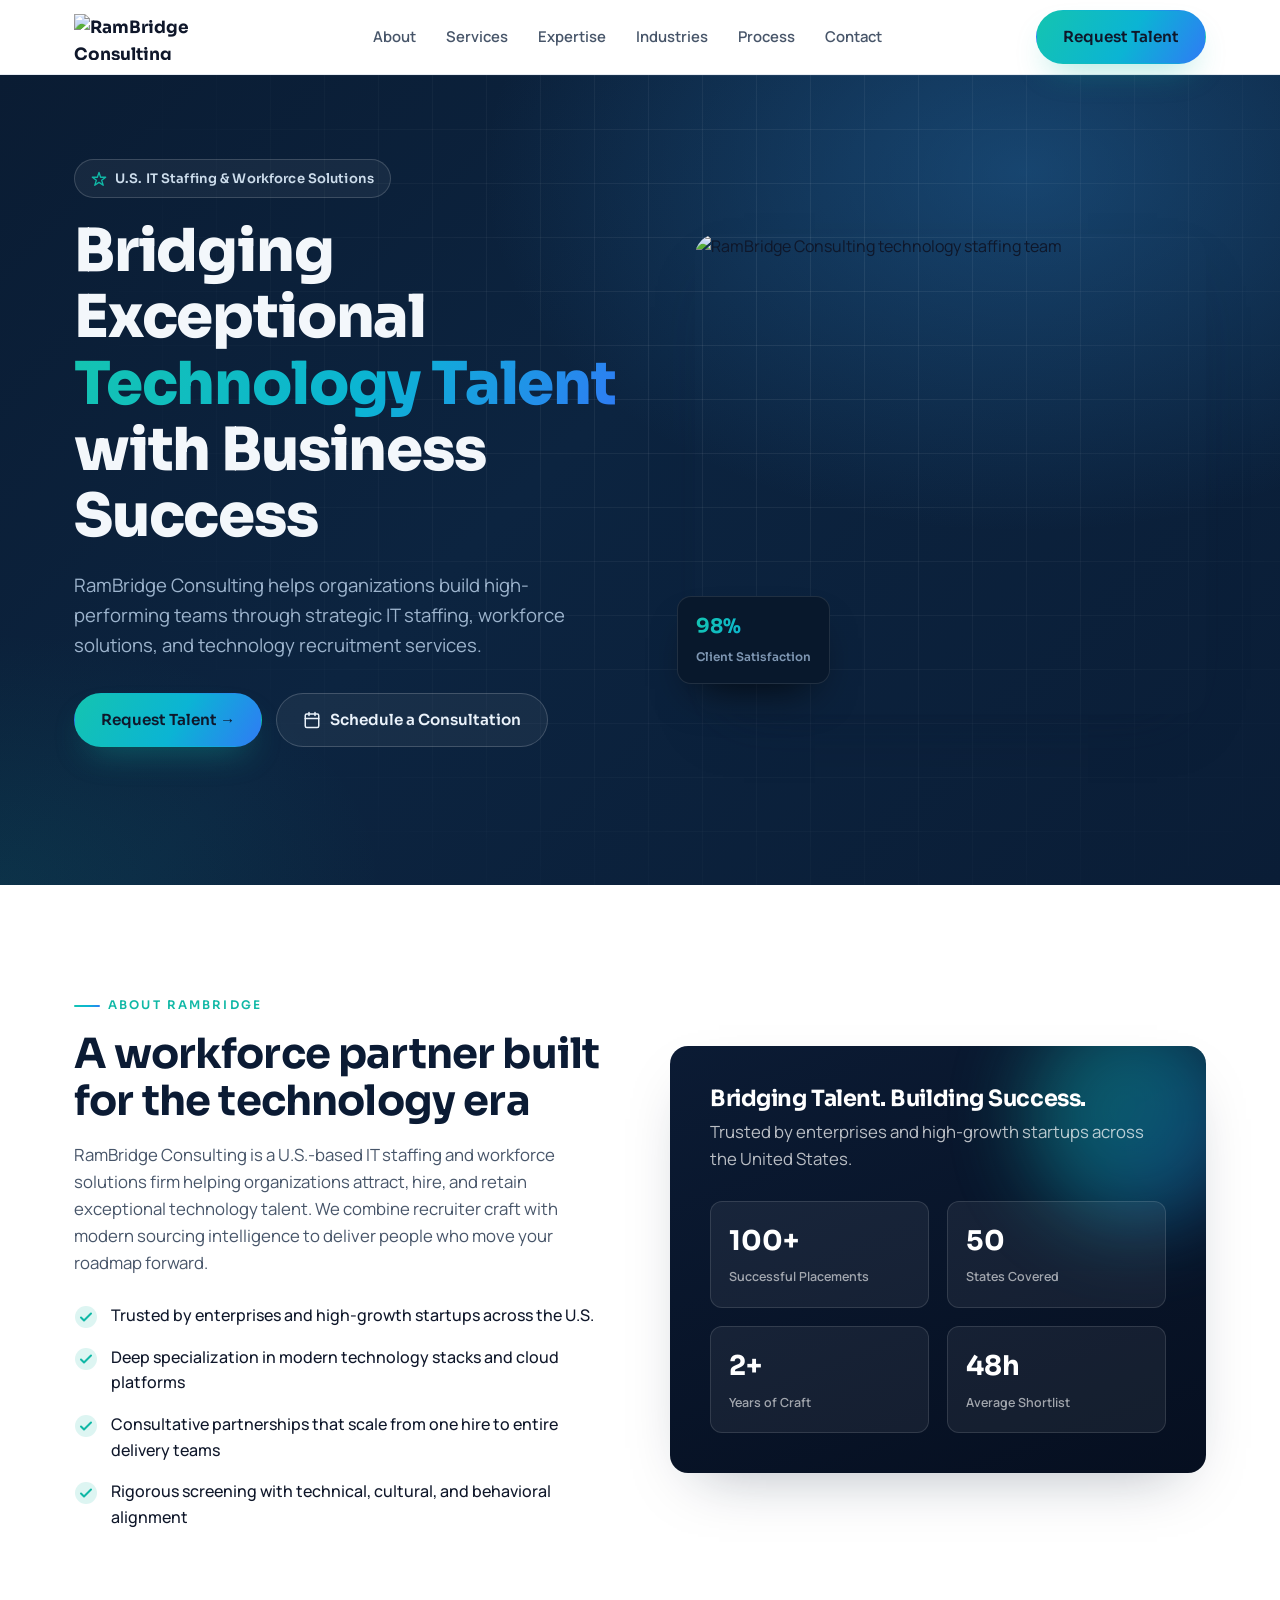
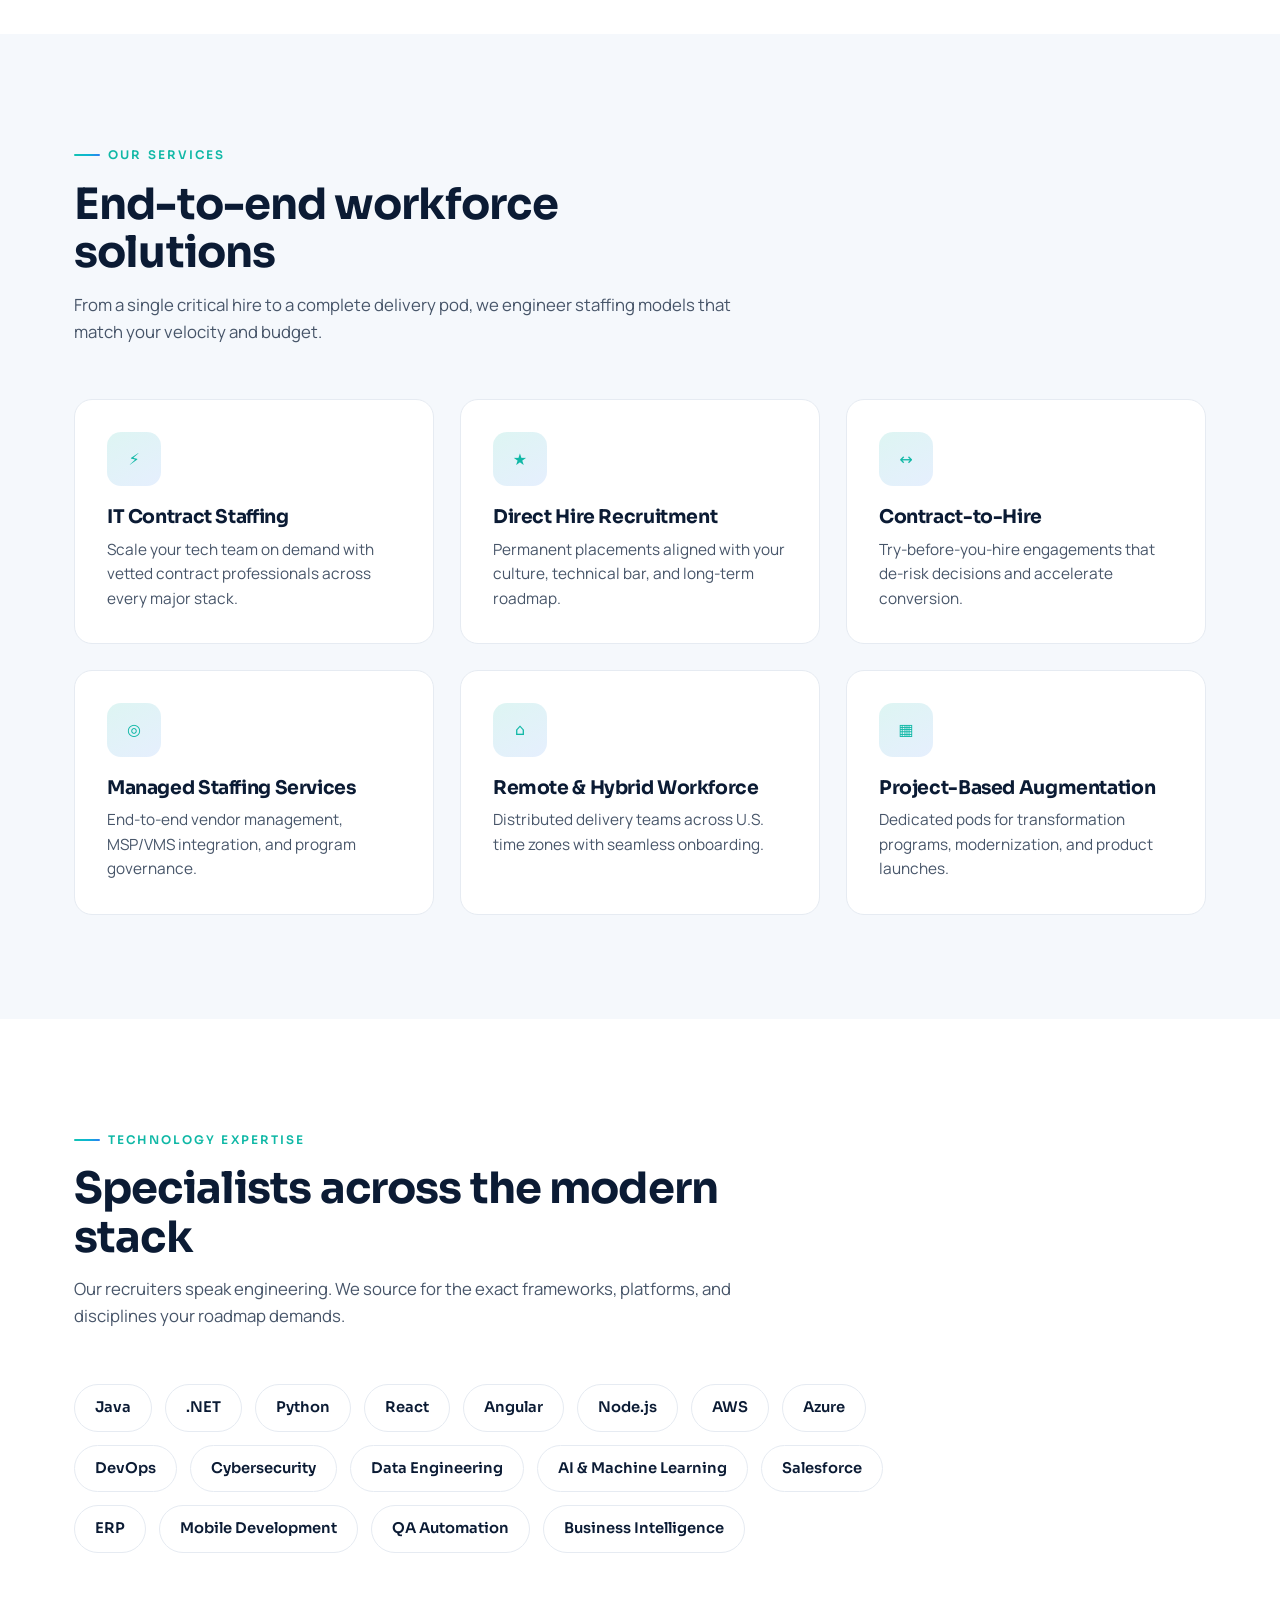
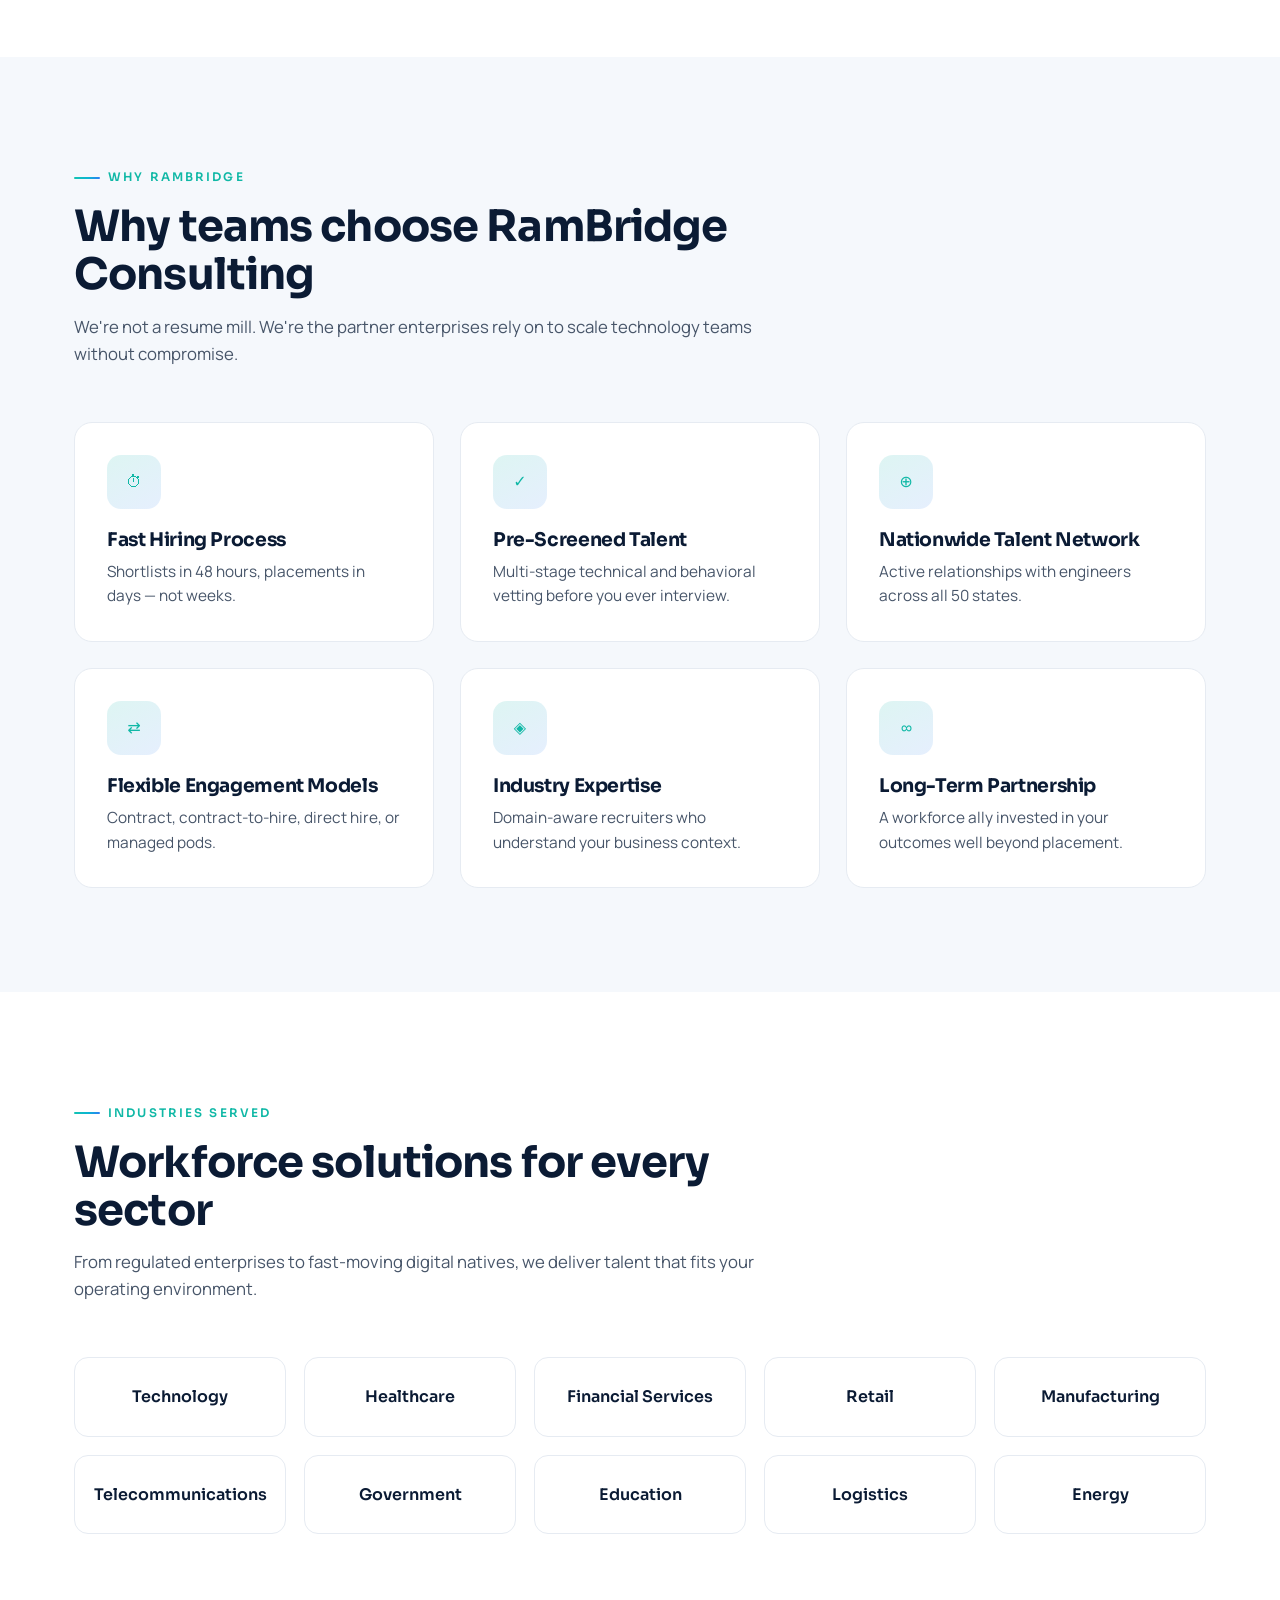
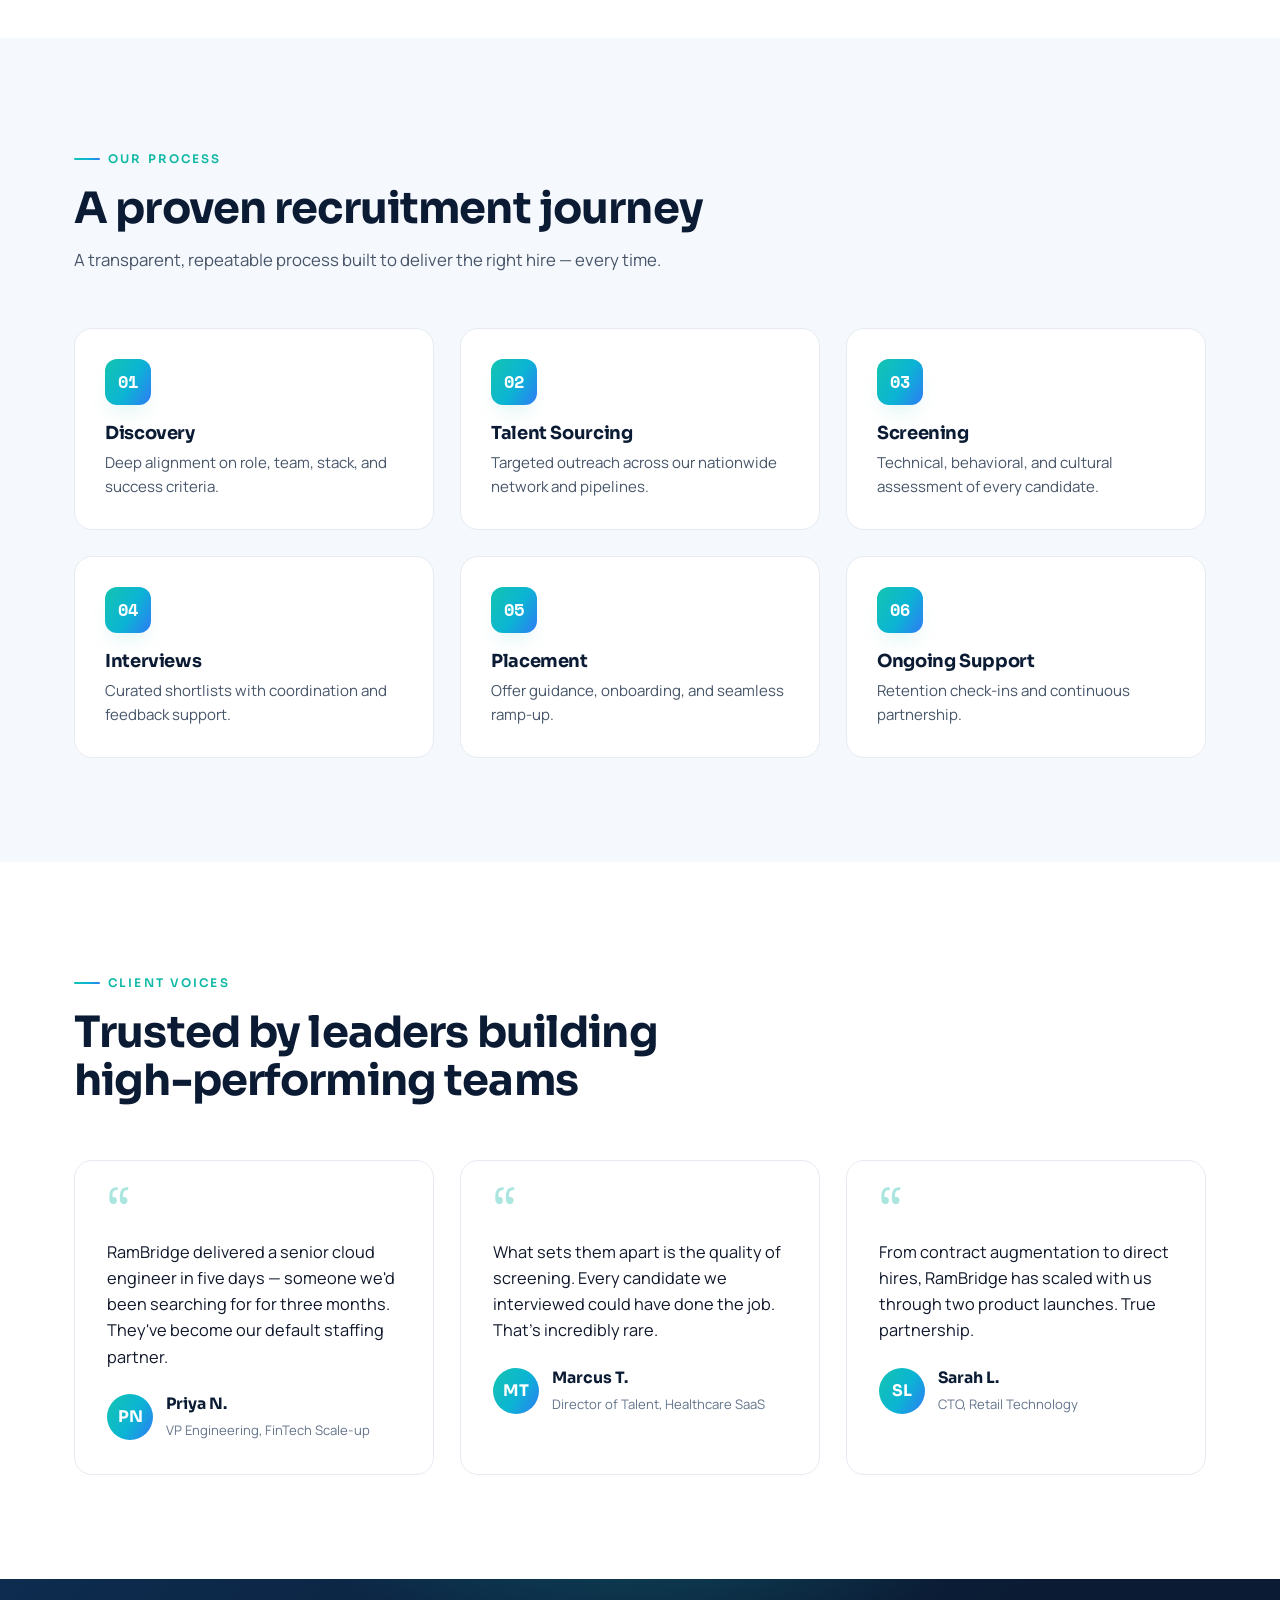
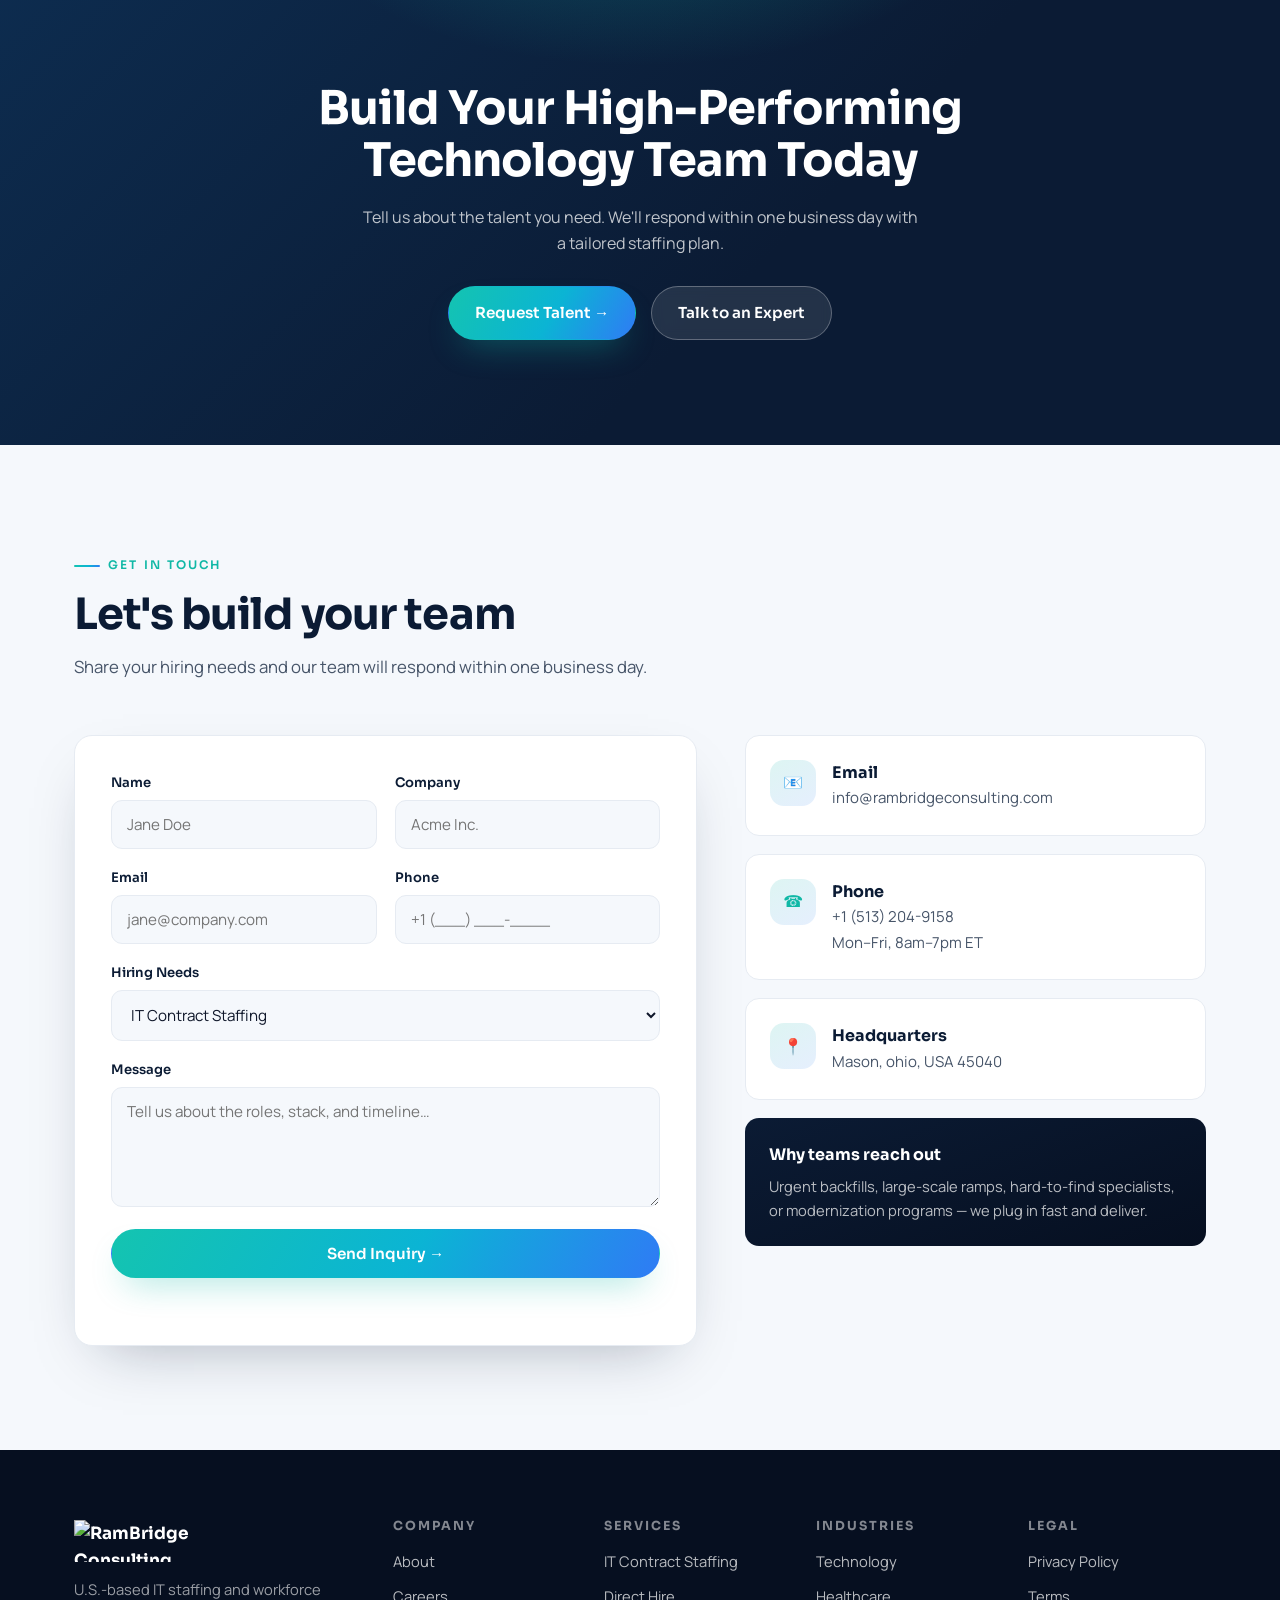
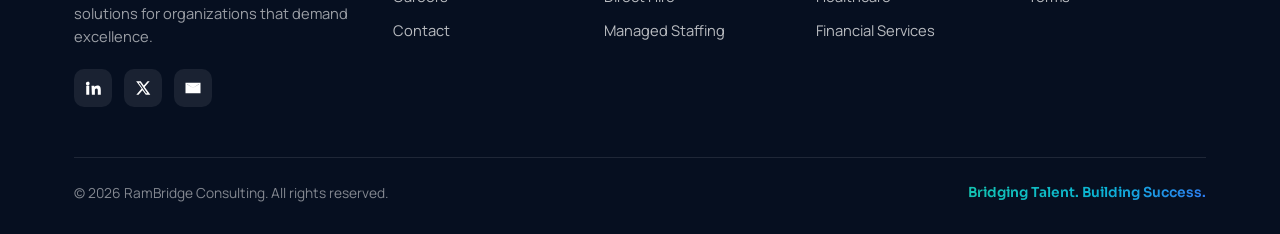
==== commit 2cd80065: "Update index.html" ====
--- a/index.html
+++ b/index.html
@@ -18,10 +18,9 @@
      so the navy "RAM" mark and the outer border stay legible on ANY header or
      footer background (the logo art itself is dark-on-transparent). -->
 <style>
-  .rb-logo-img{height:46px;width:auto;display:block;background:#fff;
-    padding:8px 13px;border-radius:11px;box-shadow:0 2px 8px rgba(15,23,42,.14)}
+  .rb-logo-img{height:46px;width:auto;display:block}
   .rb-logo-img--foot{height:42px}
-  @media(max-width:640px){.rb-logo-img{height:38px;padding:6px 10px;border-radius:9px}}
+  @media(max-width:640px){.rb-logo-img{height:38px}}
 </style>
 </head>
 <body>
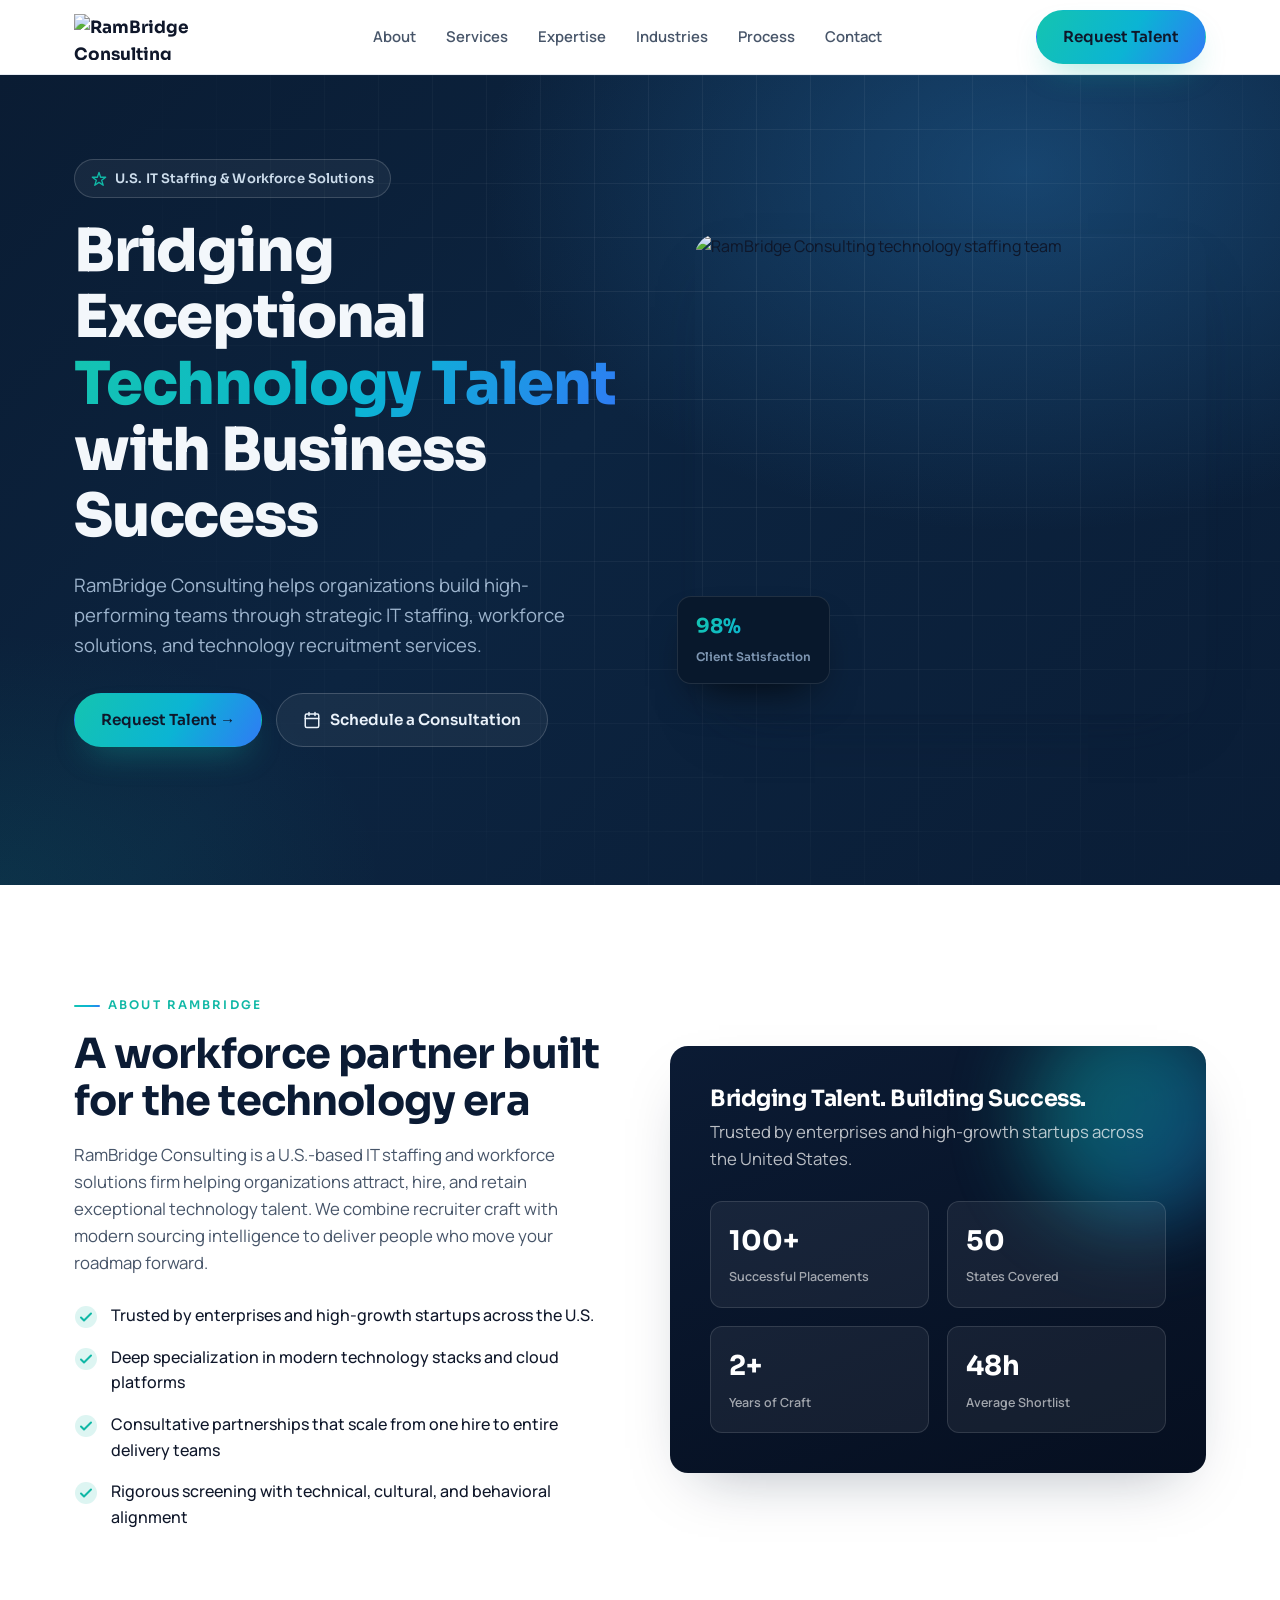
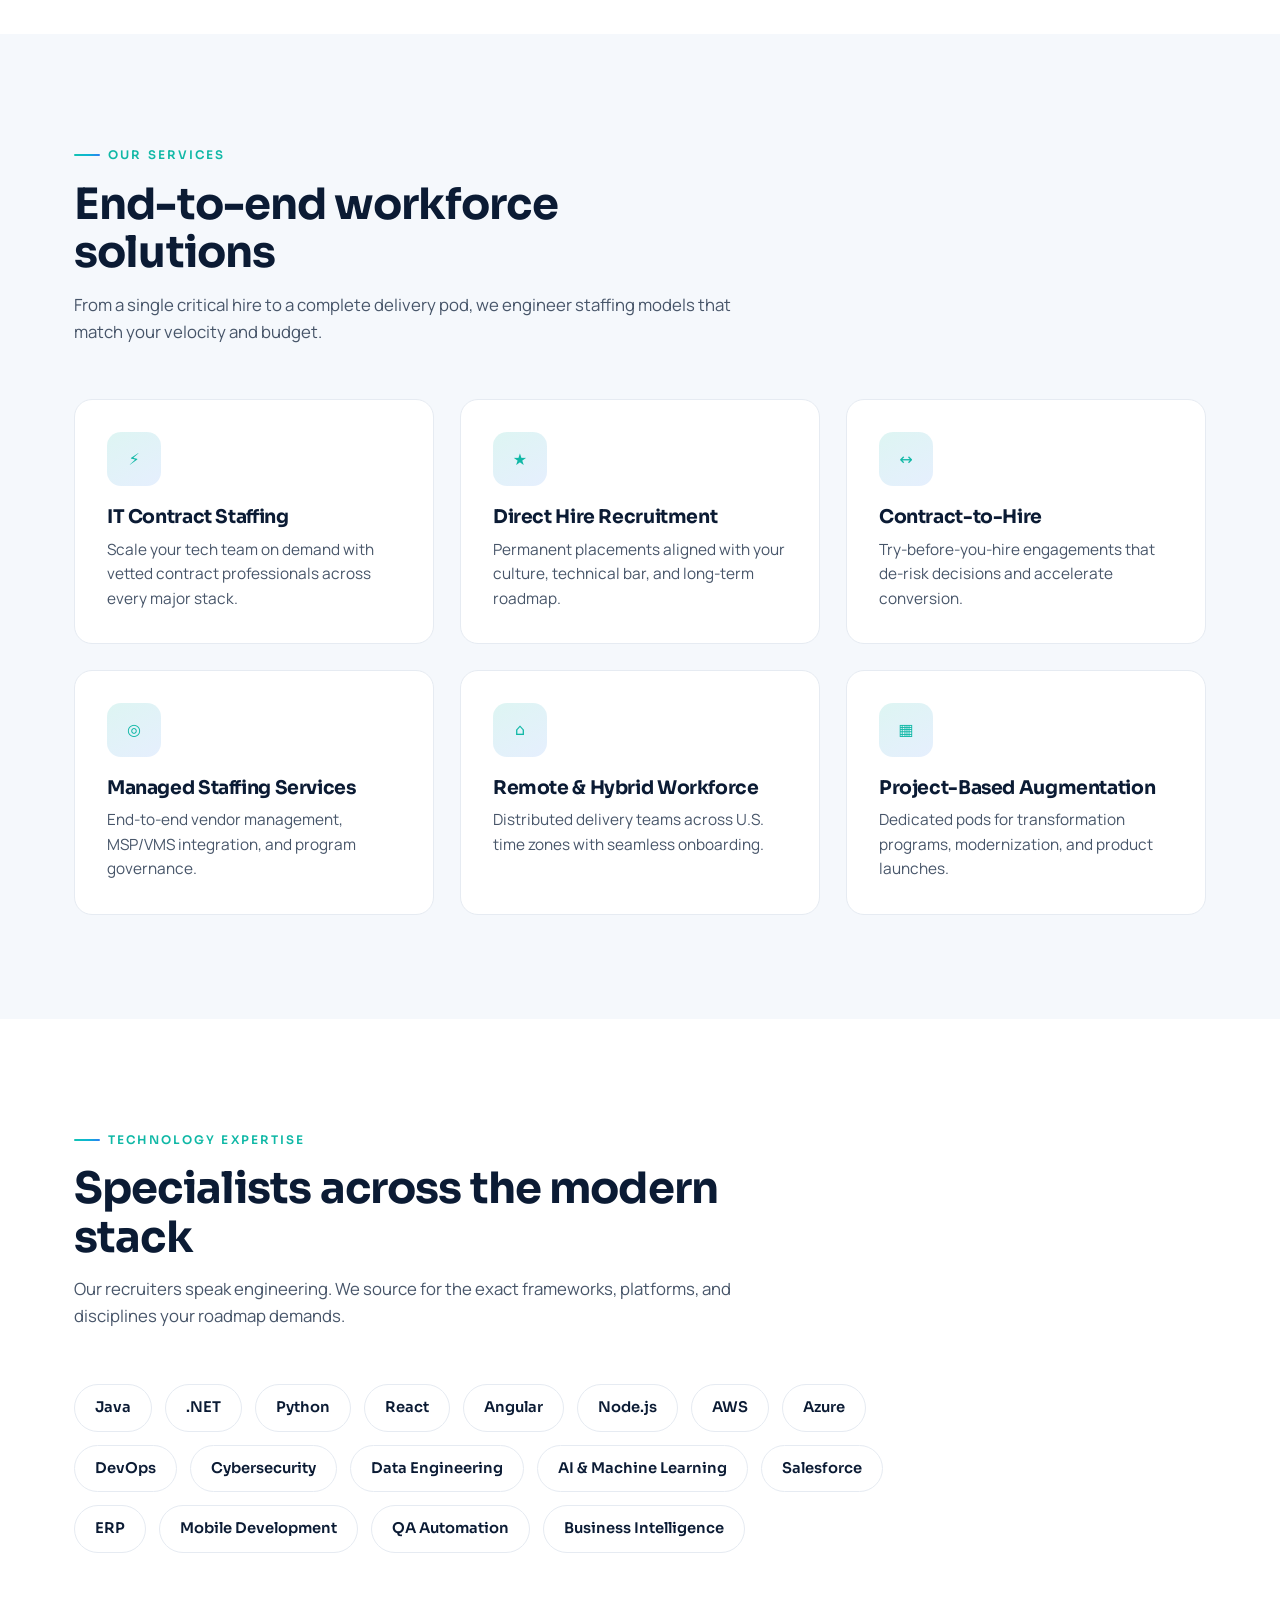
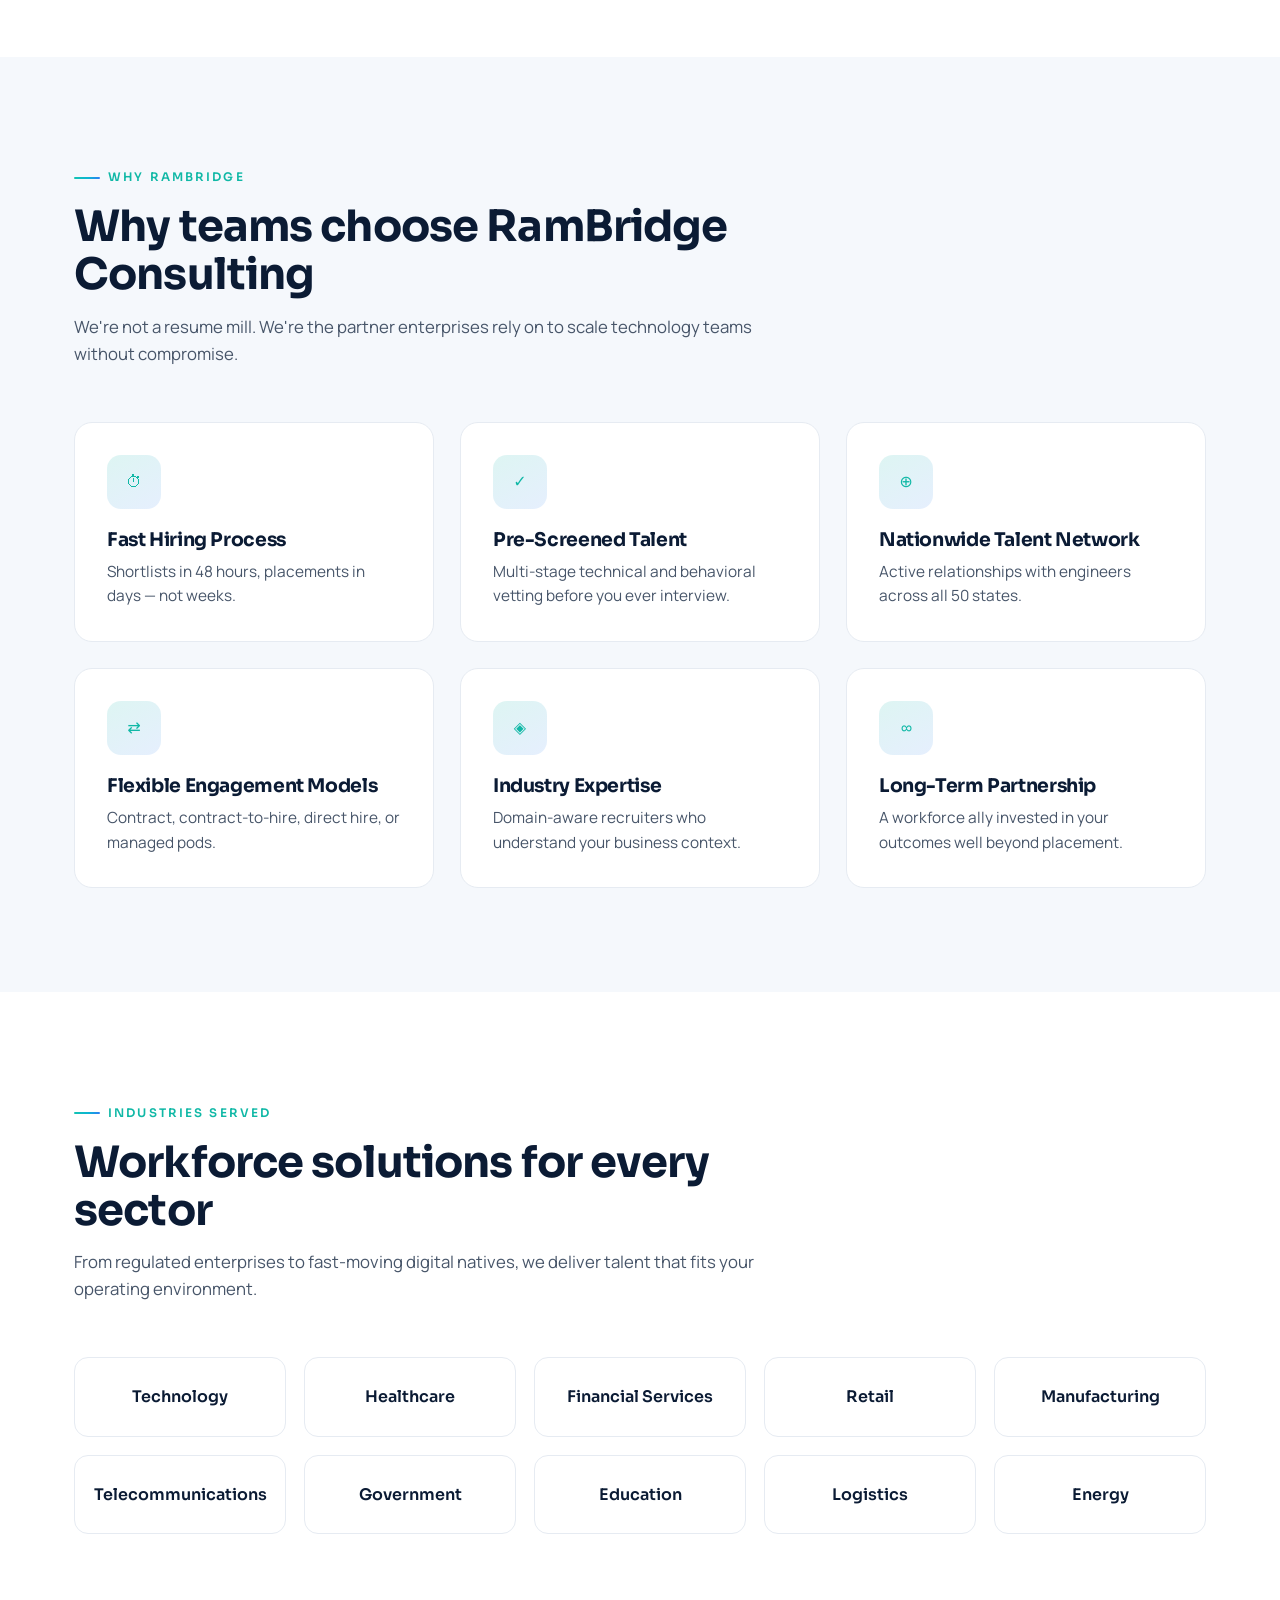
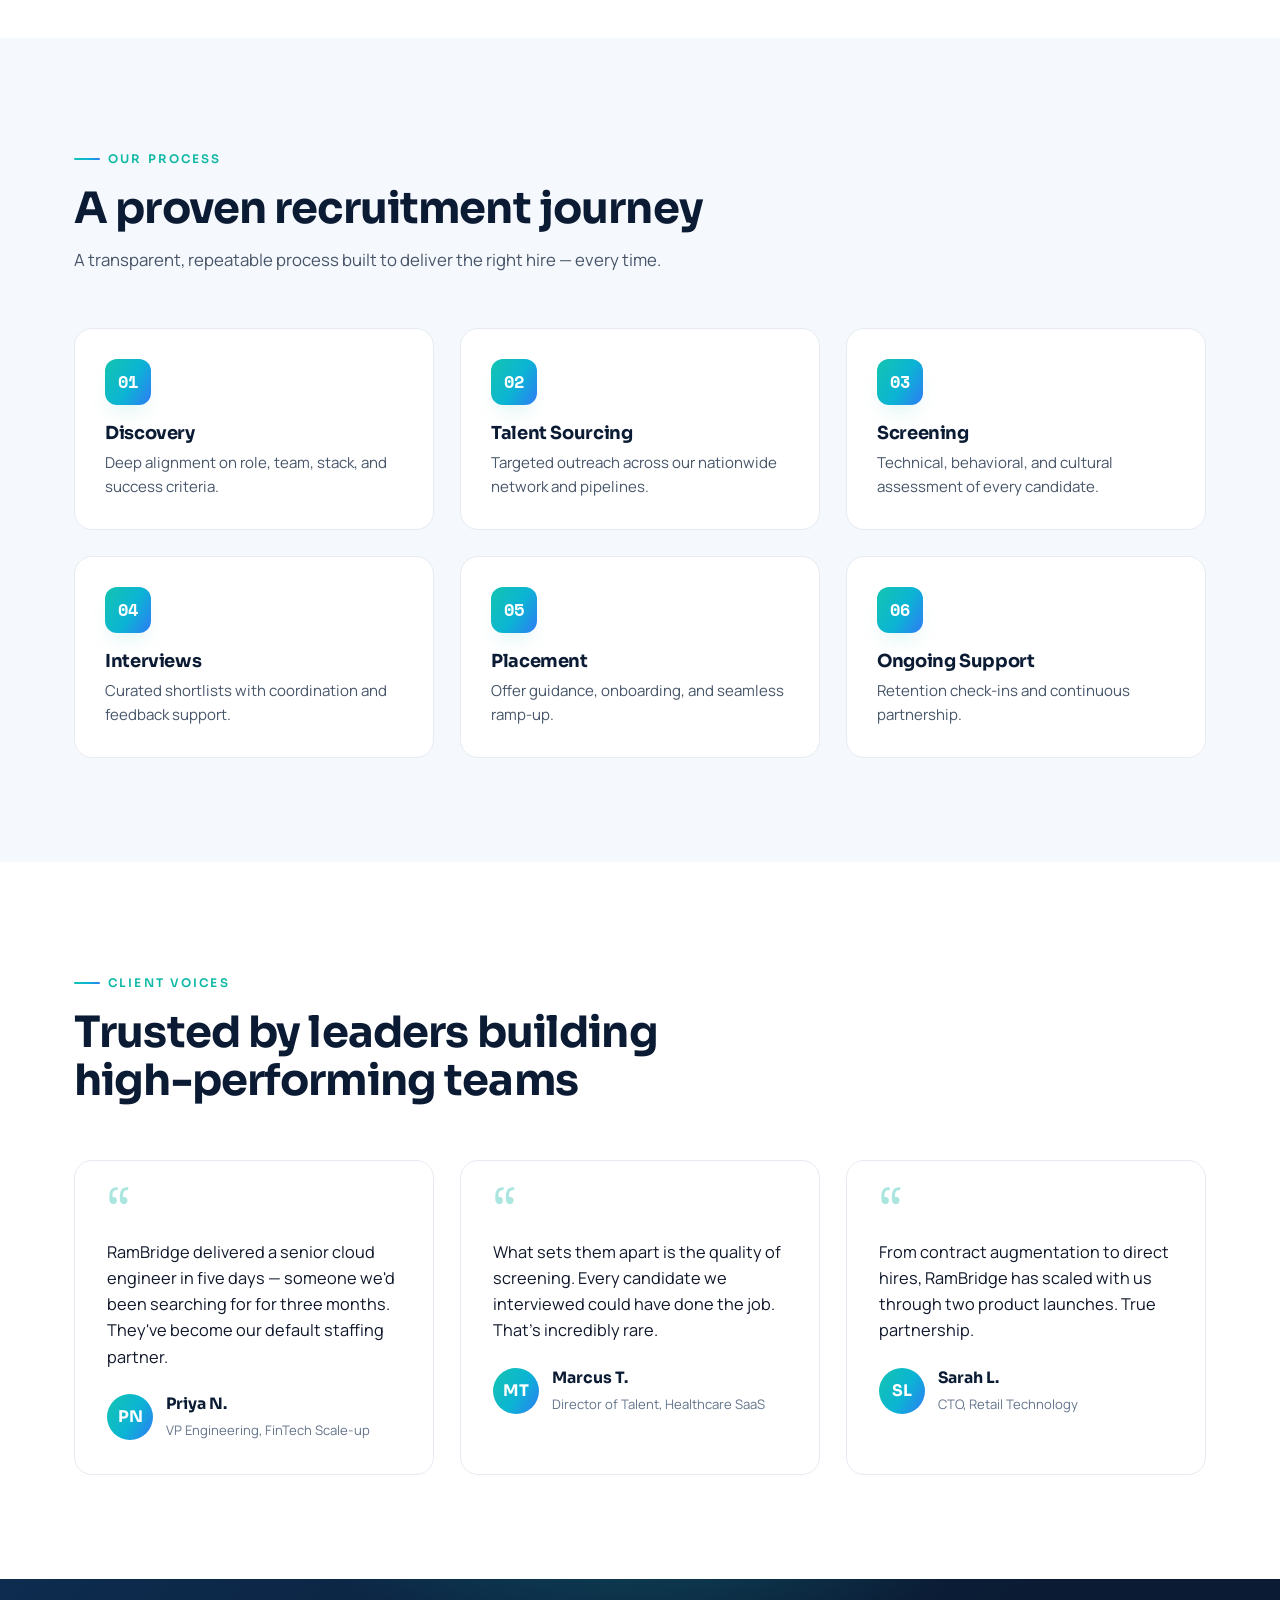
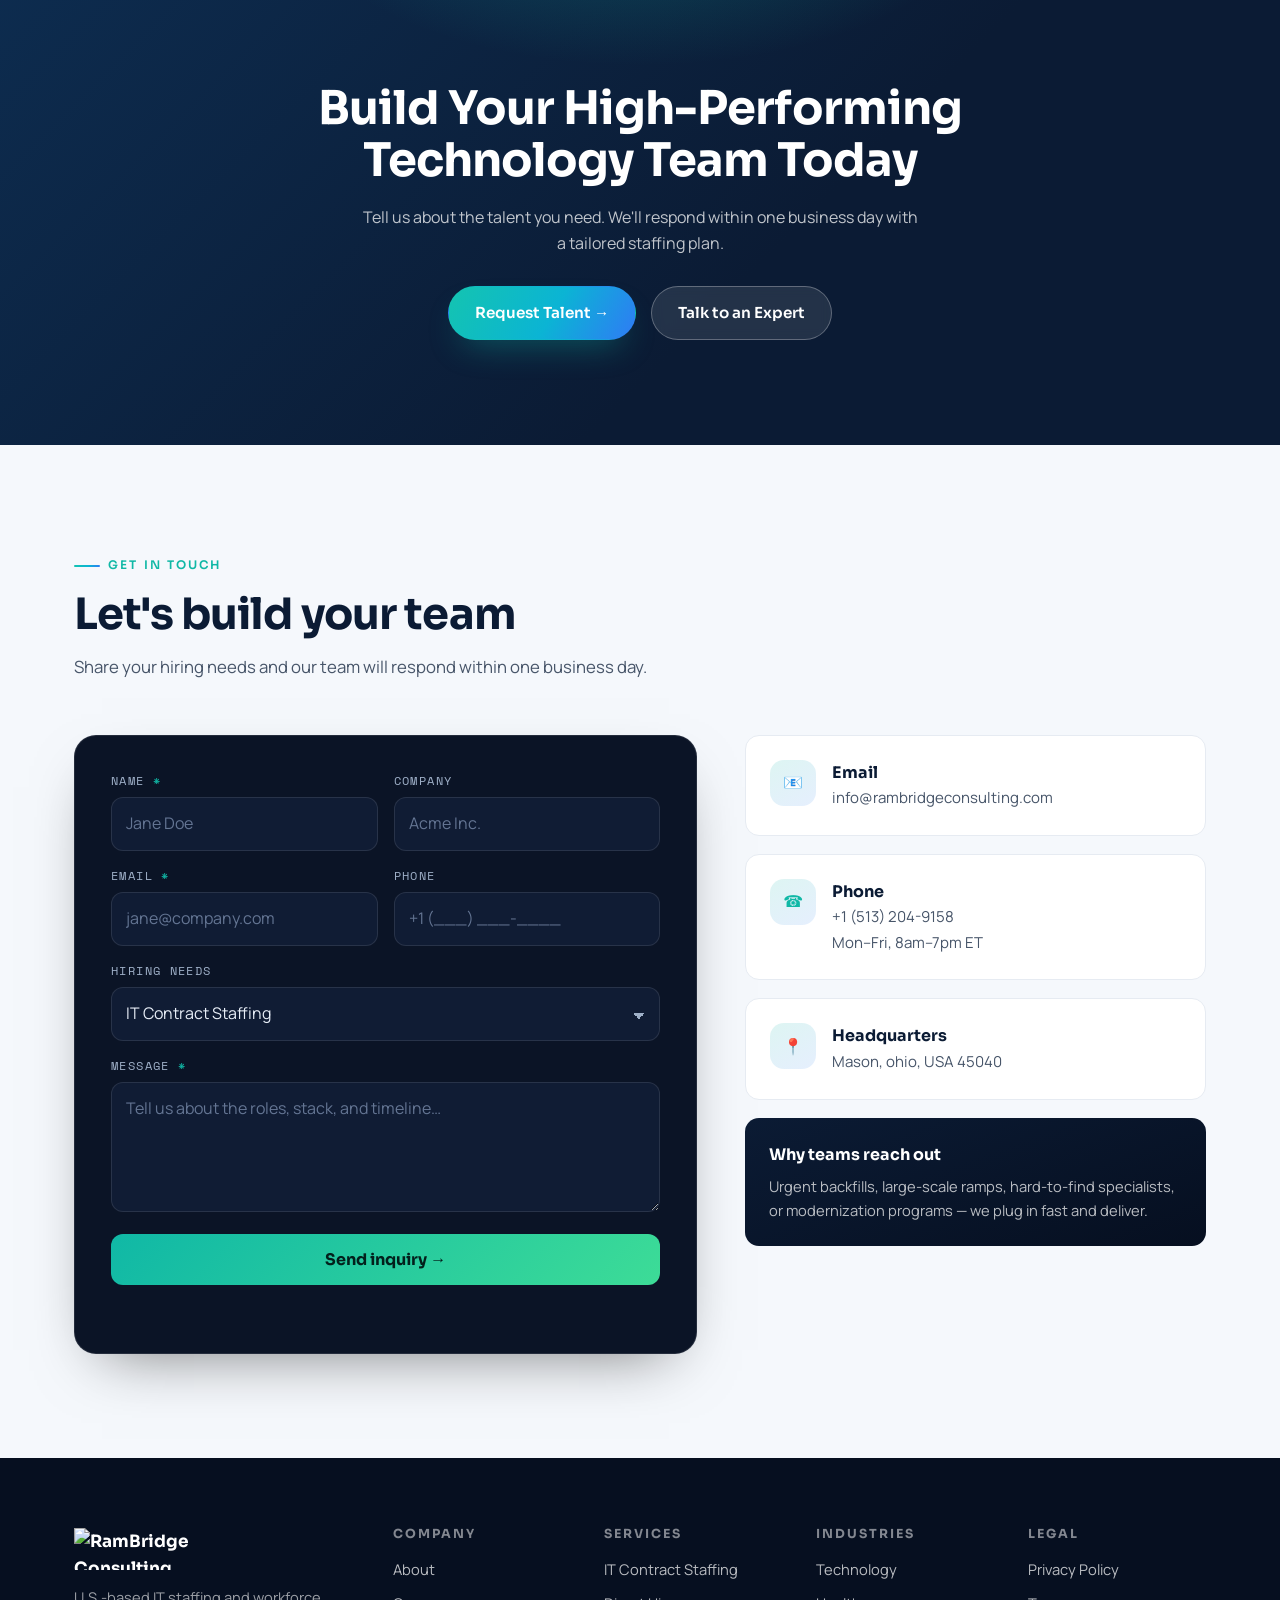
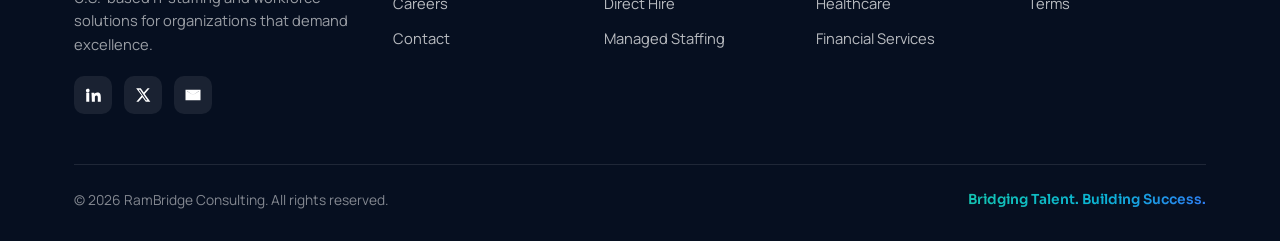
==== commit efb601c8: "Update contact form styles and functionality" ====
--- a/index.html
+++ b/index.html
@@ -9,7 +9,7 @@
 <!-- Fonts -->
 <link rel="preconnect" href="https://fonts.googleapis.com">
 <link rel="preconnect" href="https://fonts.gstatic.com" crossorigin>
-<link href="https://fonts.googleapis.com/css2?family=Sora:wght@500;600;700;800&family=Manrope:wght@400;500;600;700&family=Space+Mono:wght@700&display=swap" rel="stylesheet">
+<link href="https://fonts.googleapis.com/css2?family=Sora:wght@500;600;700;800&family=Manrope:wght@400;500;600;700&family=Space+Mono:wght@400;700&display=swap" rel="stylesheet">
 
 <!-- Styles -->
 <link rel="stylesheet" href="styles.css">
@@ -21,6 +21,55 @@
   .rb-logo-img{height:46px;width:auto;display:block}
   .rb-logo-img--foot{height:42px}
   @media(max-width:640px){.rb-logo-img{height:38px}}
+
+  /* ---- Contact form (integrated; namespaced under .rbf so it never
+          collides with the site's own .rb-* form styles) ---- */
+  .rbf{
+    --navy:#0b1426; --navy-2:#101c34; --line:rgba(255,255,255,.10);
+    --teal:#10b8a6; --teal-2:#3ddc97; --ink:#e8eef7; --muted:#9fb0c8;
+    --grad:linear-gradient(135deg,#10b8a6,#3ddc97);
+    font-family:"Manrope",system-ui,sans-serif; color:var(--ink);
+    background:var(--navy); border:1px solid var(--line);
+    border-radius:22px; padding:clamp(22px,4vw,36px);
+    box-shadow:0 24px 60px -28px rgba(0,0,0,.55);
+  }
+  .rbf *{box-sizing:border-box}
+  .rbf-grid{display:grid; grid-template-columns:1fr 1fr; gap:16px}
+  .rbf-field{display:flex; flex-direction:column; gap:7px}
+  .rbf-full{grid-column:1 / -1}
+  .rbf label{
+    font-family:"Space Mono",monospace; font-size:.72rem; letter-spacing:.12em;
+    text-transform:uppercase; color:var(--muted);
+  }
+  .rbf label .req{color:var(--teal)}
+  .rbf input,.rbf select,.rbf textarea{
+    width:100%; font:inherit; color:var(--ink);
+    background:var(--navy-2); border:1px solid var(--line);
+    border-radius:12px; padding:13px 14px; transition:border-color .18s, box-shadow .18s;
+  }
+  .rbf textarea{min-height:130px; resize:vertical}
+  .rbf select{appearance:none; cursor:pointer;
+    background-image:linear-gradient(45deg,transparent 50%,var(--muted) 50%),linear-gradient(135deg,var(--muted) 50%,transparent 50%);
+    background-position:calc(100% - 20px) 55%,calc(100% - 14px) 55%;
+    background-size:6px 6px,6px 6px; background-repeat:no-repeat; padding-right:40px;
+  }
+  .rbf input::placeholder,.rbf textarea::placeholder{color:#647593}
+  .rbf input:focus,.rbf select:focus,.rbf textarea:focus{
+    outline:none; border-color:var(--teal); box-shadow:0 0 0 3px rgba(16,184,166,.18);
+  }
+  .rbf-btn{
+    margin-top:22px; width:100%; cursor:pointer; border:0;
+    font-family:"Sora",sans-serif; font-weight:700; font-size:1rem; color:#03201c;
+    background:var(--grad); border-radius:12px; padding:15px 20px;
+    transition:transform .15s, filter .15s;
+  }
+  .rbf-btn:hover{transform:translateY(-1px); filter:brightness(1.05)}
+  .rbf-btn:disabled{opacity:.6; cursor:progress; transform:none}
+  .rbf-status{min-height:1.2em; margin:14px 0 0; font-size:.92rem; text-align:center}
+  .rbf-status.ok{color:var(--teal-2)}
+  .rbf-status.err{color:#ff8b8b}
+  @media(max-width:560px){ .rbf-grid{grid-template-columns:1fr} }
+  @media(prefers-reduced-motion:reduce){ .rbf-btn{transition:none} }
 </style>
 </head>
 <body>
@@ -228,34 +277,54 @@
       </div>
       <div class="rb-contact-grid">
         <!--
-          FORM WIRING: This is styled markup only. To make it send:
-          • Set action="https://your-handler" method="post" and handle server-side, or
-          • In WordPress, paste a Contact Form 7 / WPForms / Fluent Forms shortcode here.
+          Contact form — posts to Web3Forms.
+          To change where submissions go, swap the access_key value with the key
+          emailed to you from https://web3forms.com (safe to be public).
         -->
-        <form class="rb-form rb-reveal" id="rbForm" action="https://api.web3forms.com/submit" method="post">
-          <!-- WEB3FORMS: replace the value below with the Access Key emailed to you
-               from https://web3forms.com (it is safe to be public). -->
-          <input type="hidden" name="access_key" value="8182a1a7-978c-4a3f-9623-08c82b106485">
+        <form class="rbf rb-reveal" id="rbForm" action="https://api.web3forms.com/submit" method="POST" novalidate>
+          <!-- Web3Forms config -->
+          <input type="hidden" name="access_key" value="4008718d-28e2-455f-b35e-ded7d5977dbb">
           <input type="hidden" name="subject" value="New inquiry from RamBridge website">
           <input type="hidden" name="from_name" value="RamBridge Consulting Website">
-          <!-- Honeypot: hidden from humans; if a bot fills it, Web3Forms rejects the submission. -->
+          <!-- Honeypot: hidden from people; bots that fill it get rejected -->
           <input type="checkbox" name="botcheck" tabindex="-1" autocomplete="off" aria-hidden="true" style="display:none">
-          <div class="rb-fields">
-            <div class="rb-field"><label>Name</label><input type="text" name="name" placeholder="Jane Doe" required></div>
-            <div class="rb-field"><label>Company</label><input type="text" name="company" placeholder="Acme Inc."></div>
-            <div class="rb-field"><label>Email</label><input type="email" name="email" placeholder="jane@company.com" required></div>
-            <div class="rb-field"><label>Phone</label><input type="tel" name="phone" placeholder="+1 (___) ___-____"></div>
-            <div class="rb-field rb-full"><label>Hiring Needs</label>
-              <select name="needs">
-                <option>IT Contract Staffing</option><option>Direct Hire Recruitment</option>
-                <option>Contract-to-Hire</option><option>Managed Staffing Services</option>
-                <option>Remote &amp; Hybrid Workforce</option><option>Project-Based Augmentation</option>
+
+          <div class="rbf-grid">
+            <div class="rbf-field">
+              <label for="rbf-name">Name <span class="req">*</span></label>
+              <input id="rbf-name" type="text" name="name" placeholder="Jane Doe" required>
+            </div>
+            <div class="rbf-field">
+              <label for="rbf-company">Company</label>
+              <input id="rbf-company" type="text" name="company" placeholder="Acme Inc.">
+            </div>
+            <div class="rbf-field">
+              <label for="rbf-email">Email <span class="req">*</span></label>
+              <input id="rbf-email" type="email" name="email" placeholder="jane@company.com" required>
+            </div>
+            <div class="rbf-field">
+              <label for="rbf-phone">Phone</label>
+              <input id="rbf-phone" type="tel" name="phone" placeholder="+1 (___) ___-____">
+            </div>
+            <div class="rbf-field rbf-full">
+              <label for="rbf-needs">Hiring needs</label>
+              <select id="rbf-needs" name="needs">
+                <option>IT Contract Staffing</option>
+                <option>Direct Hire Recruitment</option>
+                <option>Contract-to-Hire</option>
+                <option>Managed Staffing Services</option>
+                <option>Remote &amp; Hybrid Workforce</option>
+                <option>Project-Based Augmentation</option>
               </select>
             </div>
-            <div class="rb-field rb-full"><label>Message</label><textarea name="message" placeholder="Tell us about the roles, stack, and timeline…"></textarea></div>
+            <div class="rbf-field rbf-full">
+              <label for="rbf-message">Message <span class="req">*</span></label>
+              <textarea id="rbf-message" name="message" placeholder="Tell us about the roles, stack, and timeline…" required></textarea>
+            </div>
           </div>
-          <button type="submit" class="rb-btn rb-btn--primary">Send Inquiry →</button>
-          <p class="rb-form-status" id="rbFormStatus" role="status" aria-live="polite"></p>
+
+          <button type="submit" class="rbf-btn" id="rbfBtn">Send inquiry →</button>
+          <p class="rbf-status" id="rbfStatus" role="status" aria-live="polite"></p>
         </form>
         <div class="rb-info rb-reveal">
           <div class="rb-info-card"><div class="rb-card-ico">&#128231;</div><div><b>Email</b><a href="mailto:info@rambridgeconsulting.com">info@rambridgeconsulting.com</a></div></div>
@@ -294,6 +363,55 @@
 
 </div>
 
+<!-- Contact form submit handling (AJAX to Web3Forms with inline status) -->
+<script>
+  (function(){
+    var form = document.getElementById('rbForm');
+    if(!form) return;
+    var btn  = document.getElementById('rbfBtn');
+    var note = document.getElementById('rbfStatus');
+
+    form.addEventListener('submit', async function(e){
+      e.preventDefault();
+      note.className = 'rbf-status';
+      note.textContent = '';
+
+      if(!form.checkValidity()){
+        note.className = 'rbf-status err';
+        note.textContent = 'Please add your name, a valid email, and a message.';
+        form.reportValidity();
+        return;
+      }
+
+      btn.disabled = true;
+      var label = btn.textContent;
+      btn.textContent = 'Sending…';
+
+      try{
+        var res = await fetch(form.action, {
+          method:'POST',
+          headers:{'Accept':'application/json'},
+          body:new FormData(form)
+        });
+        var data = await res.json();
+        if(data.success){
+          note.className = 'rbf-status ok';
+          note.textContent = 'Thanks — we\u2019ll be in touch within one business day.';
+          form.reset();
+        }else{
+          throw new Error(data.message || 'Submission failed');
+        }
+      }catch(err){
+        note.className = 'rbf-status err';
+        note.textContent = 'Something went wrong. Email info@rambridgeconsulting.com and we\u2019ll pick it up.';
+      }finally{
+        btn.disabled = false;
+        btn.textContent = label;
+      }
+    });
+  })();
+</script>
+
 <!-- Scripts -->
 <script src="script.js"></script>
 </body>
